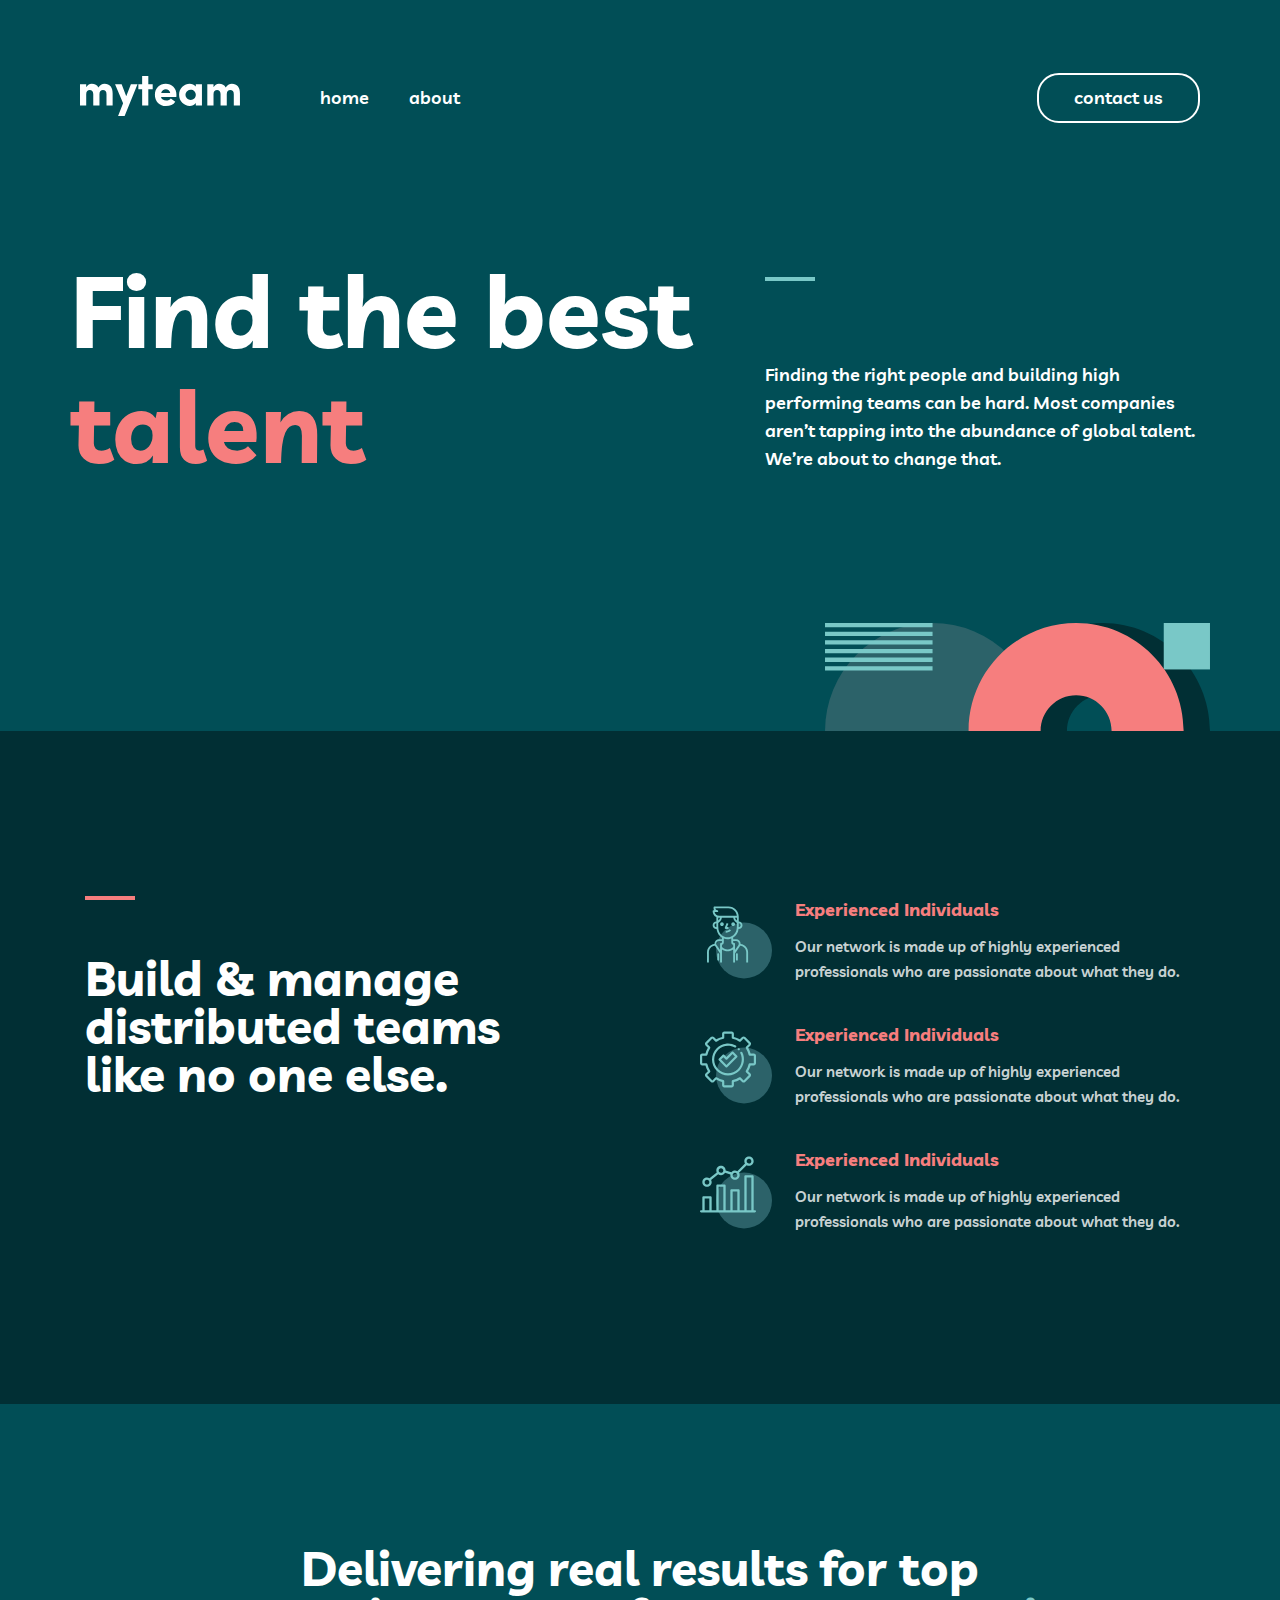
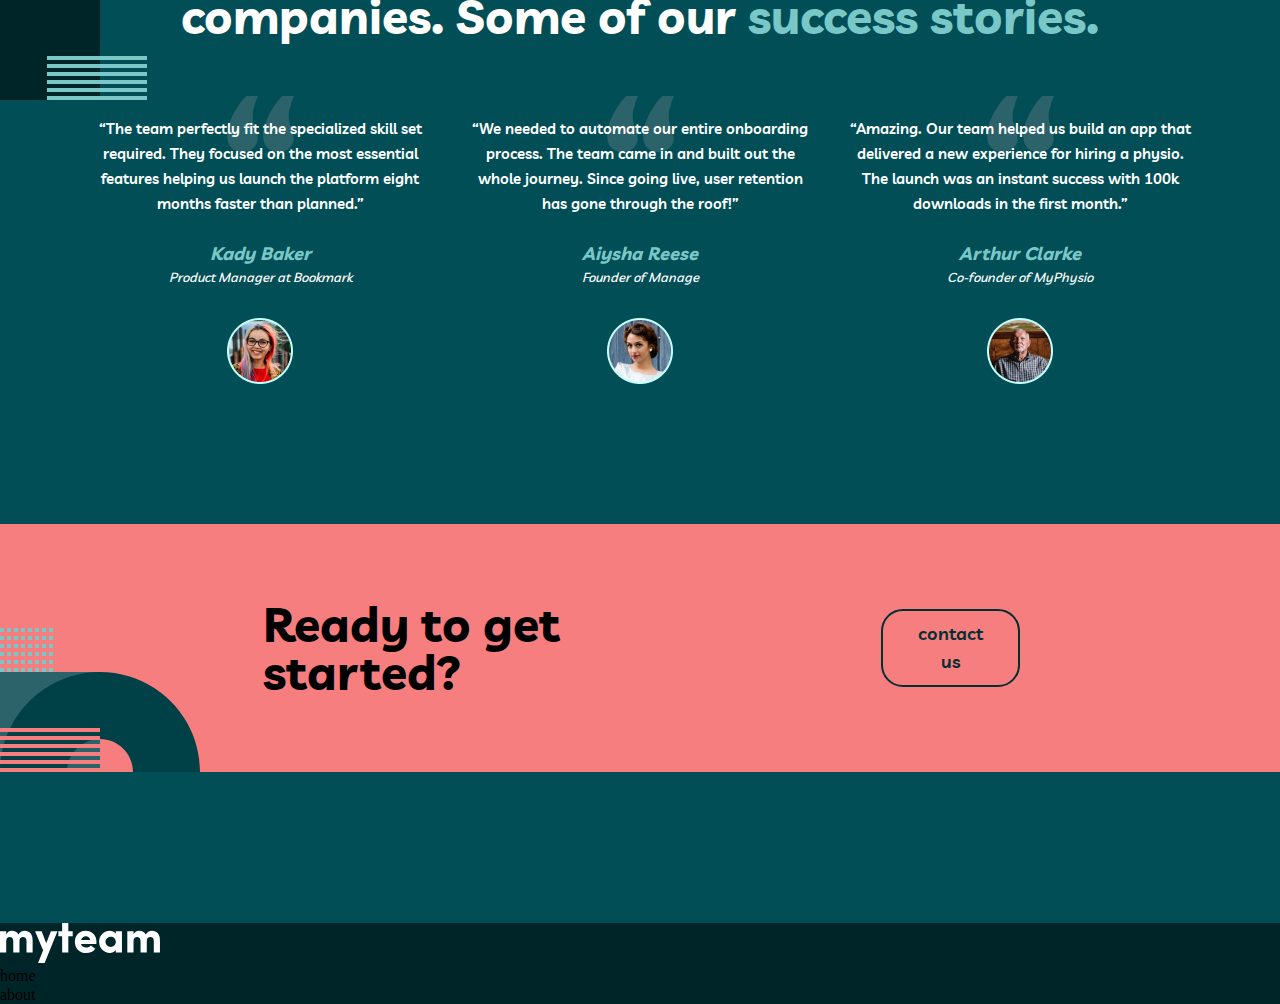
==== index.html @ 8e8988e5 "1" ====
<!DOCTYPE html>
<html lang="en">
  <head>
    <meta charset="UTF-8" />
    <meta name="viewport" content="width=device-width, initial-scale=1.0" />
    <title>3-oy-imtihon</title>
    <link rel="stylesheet" href="css/main.css" />
  </head>
  <body>
    <header class="header">
         <div class="container header-container">
        <div class="header-wrapper">
          <div class="logo">
            <a href="./index.html">
              <img src="./images/home-logo.svg" alt="" />
            </a>
          </div>
          <nav class="nav">
            <ul class="nav-list">
              <li class="nav-item">
                <a class="nav-link" href="./index.html">home</a>
              </li>
              <li class="nav-item">
                <a class="nav-link margin" href="./pages/about.html">about</a>
              </li>
            </ul>
          </nav>
          <a href="./pages/contact.html">
            <button class="header-btn">contact us</button>
          </a>
    </header>
    <main class="main-1">
      <div class="container">
        <div class="main-1-container">
          <div class="main-1-title">
            Find the best <span class="main-1-title-span">talent</span>
          </div>
          <div class="main-1-text">
             <hr class="mian-1-text_hr">
             <div class="main-1-text-p">
               Finding the right people and building high performing teams can be hard. Most companies aren’t tapping into the abundance of global talent. We’re about to change that.
             </div>
             <img src="./images/Group7.svg" alt="" class="group7">
          </div>
          </div>
        </div>
      <section class="hero-1">
        <div class="container "> 
        <div class="hero-1-wrapper-1">
          <div class="hero-1-hr-text">
                <hr class="hero-1-hr">
         <div class="hero-1-text">Build & manage distributed teams like no one else.</div>
          </div>
       <div class="hero-1-wrapper-2">
        <div class="home-hero-1-img1">
          <div class="h-img-div1">
              <img src="./images/group9.svg" alt="" >
          <div class="hero-1-text-wrapper">
             <p class="hero-1-text-1">Experienced Individuals<p>
                <p class="hero-1-text-2">
                  Our network is made up of highly experienced professionals who
                  are passionate about what they do.
                 <p>
          </div>
          </div>

        </div>
         <div class="home-hero-1-img2">
          <div class="h-img-div2">
             <img src="./images/group10.svg" alt="">
           <div class="hero-1-text-wrapper">
             <p class="hero-1-text-1">Experienced Individuals<p>
                <p class="hero-1-text-2">
                  Our network is made up of highly experienced professionals who
                  are passionate about what they do.
                 <p>
           </div>
          </div>
        </div>
        <div class="home-hero-1-img3">
           <div class="h-img-div3">
            <img src="./images/group11.svg" alt="">
            <div class="hero-1-text-wrapper">
                <p class="hero-1-text-1">Experienced Individuals<p>
                <p class="hero-1-text-2">
                  Our network is made up of highly experienced professionals who
                  are passionate about what they do.
                 <p>
            </div>
        </div>
        </div>
       </div>
      </div>   
    </div>
      </section>
      <section class="hero-2">    
        <div class="container">
           <img src="./images/hero-2-img1.svg" alt="" class="icon-2">
          <div class="hero-2-wrapper">
            <h2 class="hero-2-title">
              Delivering real results for top <br> companies. Some of our  <span class="hero-2-title-span">success stories.</span>
            </h2>
            <div class="hero-2-box-wrapper">
                    <div class="hero-2-box1">
                      <img src="./images/icon.svg" alt="" class="icon-img">
             <p class="hero-2box1-p1"> “The team perfectly fit the specialized skill set required. They focused on the most essential features helping us launch the platform eight months faster than planned.”</p>
             <p class="hero-2-box1-p2">
            <span class="kady-span"> Kady Baker</span> 
            <br>
           Product Manager at Bookmark
          </p>
                <img src="./images/kady.png" alt="" class="kady">    
            </div>
             <div class="hero-2-box2">
                      <img src="./images/icon.svg" alt="" class="icon-img">
             <p class="hero-2box1-p1">“We needed to automate our entire onboarding process. The team came in and built out the whole journey. Since going live, user retention has gone through the roof!”</p>
             <p class="hero-2-box1-p2">
            <span class="kady-span"> Aiysha Reese</span> 
            <br>
           Founder of Manage
          </p>
          <img src="./images/aisha.png" alt="">
            </div>
             <div class="hero-2-box3">
                      <img src="./images/icon.svg" alt="" class="icon-img">
             <p class="hero-2box1-p1">“Amazing. Our team helped us build an app that delivered a new experience for hiring a physio. The launch was an instant success with 100k downloads in the first month.”</p>
             <p class="hero-2-box1-p2">
            <span class="kady-span"> Arthur Clarke</span> 
            <br>
           Co-founder of MyPhysio
                </p>
                <img src="./images/arthur.png" alt="">
            </div>
            </div>
          </div>
          <img src="./images/hero-2-img2.svg" alt="" class="icon-3">
        </div>
      </section>
      <section class="hero-3">
        <div class="container">
           <img src="./images/hero-3-img.svg" alt="" class="hero-3-img">
          <div class="hero-3-wrapper">
            <h2 class="hero-3-h2">Ready to get started?<h2>
             <a href="./pages/contact.html">
            <button class="hero-3-btn">contact us</button>
          </a>
          </div>
        </div>
      </section>
    </main>
    <footer class="footer">
      <div class="container footer-container">
        <div class="footer-logo">
           <a href="#">
          <img src="./images/home-logo.svg" alt="">
        </a>
          <nav class="footer-nav">
            <ul class="footer-nav-list">
              <li class="footer-nav-item">
                <a class="footer-nav-link" href="./index.html">home</a>
              </li>
              <li class="footer-nav-item">
                <a class="footer-nav-link " href="./pages/about.html">about</a>
              </li>
            </ul>
          </nav>
        </div>     
      </div>
    </footer>
  </body>
</html>
---- css/main.css ----
/*
* Prefixed by https://autoprefixer.github.io
* PostCSS: v8.4.14,
* Autoprefixer: v10.4.7
* Browsers: last 4 version
*/
/*! normalize.css v8.0.1 | MIT License | github.com/necolas/normalize.css */
/* Document
   ========================================================================== */
/**
 * 1. Correct the line height in all browsers.
 * 2. Prevent adjustments of font size after orientation changes in iOS.
 */
html {
  line-height: 1.15; /* 1 */
  -webkit-text-size-adjust: 100%; /* 2 */
}

/* Sections
   ========================================================================== */
/**
 * Remove the margin in all browsers.
 */
body {
  margin: 0;
}

/**
 * Render the `main` element consistently in IE.
 */
main {
  display: block;
}

/**
 * Correct the font size and margin on `h1` elements within `section` and
 * `article` contexts in Chrome, Firefox, and Safari.
 */
h1 {
  font-size: 2em;
  margin: 0.67em 0;
}

/* Grouping content
   ========================================================================== */
/**
 * 1. Add the correct box sizing in Firefox.
 * 2. Show the overflow in Edge and IE.
 */
hr {
  box-sizing: content-box; /* 1 */
  height: 0; /* 1 */
  overflow: visible; /* 2 */
}

/**
 * 1. Correct the inheritance and scaling of font size in all browsers.
 * 2. Correct the odd `em` font sizing in all browsers.
 */
pre {
  font-family: monospace, monospace; /* 1 */
  font-size: 1em; /* 2 */
}

/* Text-level semantics
   ========================================================================== */
/**
 * Remove the gray background on active links in IE 10.
 */
a {
  background-color: transparent;
}

/**
 * 1. Remove the bottom border in Chrome 57-
 * 2. Add the correct text decoration in Chrome, Edge, IE, Opera, and Safari.
 */
abbr[title] {
  border-bottom: none; /* 1 */
  text-decoration: underline; /* 2 */
  -webkit-text-decoration: underline dotted;
  text-decoration: underline dotted; /* 2 */
}

/**
 * Add the correct font weight in Chrome, Edge, and Safari.
 */
b,
strong {
  font-weight: bolder;
}

/**
 * 1. Correct the inheritance and scaling of font size in all browsers.
 * 2. Correct the odd `em` font sizing in all browsers.
 */
code,
kbd,
samp {
  font-family: monospace, monospace; /* 1 */
  font-size: 1em; /* 2 */
}

/**
 * Add the correct font size in all browsers.
 */
small {
  font-size: 80%;
}

/**
 * Prevent `sub` and `sup` elements from affecting the line height in
 * all browsers.
 */
sub,
sup {
  font-size: 75%;
  line-height: 0;
  position: relative;
  vertical-align: baseline;
}

sub {
  bottom: -0.25em;
}

sup {
  top: -0.5em;
}

/* Embedded content
   ========================================================================== */
/**
 * Remove the border on images inside links in IE 10.
 */
img {
  border-style: none;
}

/* Forms
   ========================================================================== */
/**
 * 1. Change the font styles in all browsers.
 * 2. Remove the margin in Firefox and Safari.
 */
button,
input,
optgroup,
select,
textarea {
  font-family: inherit; /* 1 */
  font-size: 100%; /* 1 */
  line-height: 1.15; /* 1 */
  margin: 0; /* 2 */
}

/**
 * Show the overflow in IE.
 * 1. Show the overflow in Edge.
 */
button,
input {
  /* 1 */
  overflow: visible;
}

/**
 * Remove the inheritance of text transform in Edge, Firefox, and IE.
 * 1. Remove the inheritance of text transform in Firefox.
 */
button,
select {
  /* 1 */
  text-transform: none;
}

/**
 * Correct the inability to style clickable types in iOS and Safari.
 */
button,
[type=button],
[type=reset],
[type=submit] {
  -webkit-appearance: button;
}

/**
 * Remove the inner border and padding in Firefox.
 */
button::-moz-focus-inner,
[type=button]::-moz-focus-inner,
[type=reset]::-moz-focus-inner,
[type=submit]::-moz-focus-inner {
  border-style: none;
  padding: 0;
}

/**
 * Restore the focus styles unset by the previous rule.
 */
button:-moz-focusring,
[type=button]:-moz-focusring,
[type=reset]:-moz-focusring,
[type=submit]:-moz-focusring {
  outline: 1px dotted ButtonText;
}

/**
 * Correct the padding in Firefox.
 */
fieldset {
  padding: 0.35em 0.75em 0.625em;
}

/**
 * 1. Correct the text wrapping in Edge and IE.
 * 2. Correct the color inheritance from `fieldset` elements in IE.
 * 3. Remove the padding so developers are not caught out when they zero out
 *    `fieldset` elements in all browsers.
 */
legend {
  box-sizing: border-box; /* 1 */
  color: inherit; /* 2 */
  display: table; /* 1 */
  max-width: 100%; /* 1 */
  padding: 0; /* 3 */
  white-space: normal; /* 1 */
}

/**
 * Add the correct vertical alignment in Chrome, Firefox, and Opera.
 */
progress {
  vertical-align: baseline;
}

/**
 * Remove the default vertical scrollbar in IE 10+.
 */
textarea {
  overflow: auto;
}

/**
 * 1. Add the correct box sizing in IE 10.
 * 2. Remove the padding in IE 10.
 */
[type=checkbox],
[type=radio] {
  box-sizing: border-box; /* 1 */
  padding: 0; /* 2 */
}

/**
 * Correct the cursor style of increment and decrement buttons in Chrome.
 */
[type=number]::-webkit-inner-spin-button,
[type=number]::-webkit-outer-spin-button {
  height: auto;
}

/**
 * 1. Correct the odd appearance in Chrome and Safari.
 * 2. Correct the outline style in Safari.
 */
[type=search] {
  -webkit-appearance: textfield; /* 1 */
  outline-offset: -2px; /* 2 */
}

/**
 * Remove the inner padding in Chrome and Safari on macOS.
 */
[type=search]::-webkit-search-decoration {
  -webkit-appearance: none;
}

/**
 * 1. Correct the inability to style clickable types in iOS and Safari.
 * 2. Change font properties to `inherit` in Safari.
 */
::-webkit-file-upload-button {
  -webkit-appearance: button; /* 1 */
  font: inherit; /* 2 */
}

/* Interactive
   ========================================================================== */
/*
 * Add the correct display in Edge, IE 10+, and Firefox.
 */
details {
  display: block;
}

/*
 * Add the correct display in all browsers.
 */
summary {
  display: list-item;
}

/* Misc
   ========================================================================== */
/**
 * Add the correct display in IE 10+.
 */
template {
  display: none;
}

/**
 * Add the correct display in IE 10.
 */
[hidden] {
  display: none;
}

* {
  margin: 0;
  padding: 0;
  box-sizing: border-box;
}

html {
  height: 100%;
  scroll-behavior: smooth;
}

body {
  display: flex;
  flex-direction: column;
  height: 100%;
  background-color: #014e56;
}

main {
  height: 100%;
  flex-grow: 1;
}

ul,
ol {
  list-style: none;
}

a {
  text-decoration: none;
  color: inherit;
}

.container {
  width: 100%;
  max-width: 1770px;
  margin: 0 auto;
}

/* livvic-100 - latin */
@font-face {
  font-display: swap; /* Check https://developer.mozilla.org/en-US/docs/Web/CSS/@font-face/font-display for other options. */
  font-family: "Livvic";
  font-style: normal;
  font-weight: 100;
  src: url("../fonts/livvic-v14-latin-100.woff2") format("woff2"); /* Chrome 36+, Opera 23+, Firefox 39+, Safari 12+, iOS 10+ */
}
/* livvic-200 - latin */
@font-face {
  font-display: swap; /* Check https://developer.mozilla.org/en-US/docs/Web/CSS/@font-face/font-display for other options. */
  font-family: "Livvic";
  font-style: normal;
  font-weight: 200;
  src: url("../fonts/livvic-v14-latin-200.woff2") format("woff2"); /* Chrome 36+, Opera 23+, Firefox 39+, Safari 12+, iOS 10+ */
}
/* livvic-300 - latin */
@font-face {
  font-display: swap; /* Check https://developer.mozilla.org/en-US/docs/Web/CSS/@font-face/font-display for other options. */
  font-family: "Livvic";
  font-style: normal;
  font-weight: 300;
  src: url("../fonts/livvic-v14-latin-300.woff2") format("woff2"); /* Chrome 36+, Opera 23+, Firefox 39+, Safari 12+, iOS 10+ */
}
/* livvic-regular - latin */
@font-face {
  font-display: swap; /* Check https://developer.mozilla.org/en-US/docs/Web/CSS/@font-face/font-display for other options. */
  font-family: "Livvic";
  font-style: normal;
  font-weight: 400;
  src: url("../fonts/livvic-v14-latin-regular.woff2") format("woff2"); /* Chrome 36+, Opera 23+, Firefox 39+, Safari 12+, iOS 10+ */
}
/* livvic-500 - latin */
@font-face {
  font-display: swap; /* Check https://developer.mozilla.org/en-US/docs/Web/CSS/@font-face/font-display for other options. */
  font-family: "Livvic";
  font-style: normal;
  font-weight: 500;
  src: url("../fonts/livvic-v14-latin-500.woff2") format("woff2"); /* Chrome 36+, Opera 23+, Firefox 39+, Safari 12+, iOS 10+ */
}
/* livvic-600 - latin */
@font-face {
  font-display: swap; /* Check https://developer.mozilla.org/en-US/docs/Web/CSS/@font-face/font-display for other options. */
  font-family: "Livvic";
  font-style: normal;
  font-weight: 600;
  src: url("../fonts/livvic-v14-latin-600.woff2") format("woff2"); /* Chrome 36+, Opera 23+, Firefox 39+, Safari 12+, iOS 10+ */
}
/* livvic-700 - latin */
@font-face {
  font-display: swap; /* Check https://developer.mozilla.org/en-US/docs/Web/CSS/@font-face/font-display for other options. */
  font-family: "Livvic";
  font-style: normal;
  font-weight: 700;
  src: url("../fonts/livvic-v14-latin-700.woff2") format("woff2"); /* Chrome 36+, Opera 23+, Firefox 39+, Safari 12+, iOS 10+ */
}
/* livvic-900 - latin */
@font-face {
  font-display: swap; /* Check https://developer.mozilla.org/en-US/docs/Web/CSS/@font-face/font-display for other options. */
  font-family: "Livvic";
  font-style: normal;
  font-weight: 900;
  src: url("../fonts/livvic-v14-latin-900.woff2") format("woff2"); /* Chrome 36+, Opera 23+, Firefox 39+, Safari 12+, iOS 10+ */
}
.header-container {
  position: relative;
  display: flex;
  align-items: center;
  padding-top: 73px;
  margin-bottom: 130px;
}

.header-wrapper {
  display: flex;
  align-items: center;
  justify-content: center;
  margin: 0 auto;
}

.logo {
  margin-right: 80px;
}

.nav-list {
  display: flex;
  gap: 40px;
}

.nav-link {
  font-family: "Livvic";
  font-size: 18px;
  font-weight: 600;
  line-height: 28px;
  color: #fff;
}

.header-btn {
  font-family: "Livvic";
  font-size: 18px;
  font-weight: 600;
  line-height: 28px;
  color: #fff;
  border: 2px solid #fff;
  padding-top: 9px;
  padding-bottom: 9px;
  padding-inline: 35px;
  background-color: transparent;
  border-radius: 22px;
}

.margin {
  margin-right: 577px;
}

footer {
  margin-top: 1370px;
  background-color: #002529;
}

.main-1-container {
  width: 100%;
  max-width: 1600px;
  display: flex;
  justify-content: center;
  margin: 0 auto;
  gap: 60px;
}

.main-1-img {
  margin-right: 65px;
}

.hero-1 {
  background-color: #012f34;
}

.main-1-title {
  width: 100%;
  max-width: 635px;
  font-family: "Livvic";
  font-size: 100px;
  font-weight: 700;
  color: #fff;
}

.main-1-text {
  display: flex;
  flex-direction: column;
}

.main-1-text-p {
  width: 445px;
  font-family: "Livvic";
  font-size: 18px;
  font-weight: 600;
  line-height: 28px;
  color: #fff;
  margin-bottom: 150px;
}

.main-1-title-span {
  color: #f67e7e;
}

.mian-1-text_hr {
  margin-top: 24px;
  margin-bottom: 80px;
  width: 50px;
  height: 4px;
  background-color: #79c8c7;
  border: 0;
}

.group7 {
  margin-left: 60px;
}

.hero-1-wrapper-1 {
  display: flex;
  justify-content: center;
  margin: 0 auto;
  width: 100%;
  max-width: 1110px;
  gap: 125px;
  padding: 165px 0;
  margin-bottom: 140px;
}

.hero-1-wrapper-2 {
  display: flex;
  flex-direction: column;
  gap: 32px;
}

.h-img-div1 {
  display: flex;
  gap: 23px;
}

.h-img-div2 {
  display: flex;
  gap: 23px;
}

.h-img-div3 {
  display: flex;
  gap: 23px;
}

.hero-1-text-wrapper {
  display: flex;
  flex-direction: column;
  gap: 5px;
}

.hero-1-hr-text {
  display: flex;
  flex-direction: column;
  gap: 54px;
}

.hero-1-hr {
  width: 50px;
  height: 4px;
  background-color: #f67e7e;
  border: 0;
}

.hero-1-text {
  font-family: "Livvic";
  font-size: 48px;
  font-weight: 700;
  line-height: 48px;
  color: #fff;
}

.hero-1-text-1 {
  font-family: "Livvic";
  font-size: 18px;
  font-weight: 700;
  line-height: 28px;
  color: #f67e7e;
}

.hero-1-text-2 {
  width: 400px;
  font-family: "Livvic";
  font-size: 15px;
  font-weight: 600;
  line-height: 25px;
  color: rgba(255, 255, 255, 0.8);
}

.home-hero-1-img1 {
  display: flex;
}

.home-hero-1-img2 {
  display: flex;
}

.home-hero-1-img3 {
  display: flex;
}

.hero-2-wrapper {
  position: relative;
  display: flex;
  flex-direction: column;
  margin: 0 auto;
  gap: 56px;
}

.hero-2-box-wrapper {
  display: flex;
  align-items: center;
  justify-content: center;
  gap: 30px;
  margin-bottom: 140px;
}

.hero-2-title {
  font-family: "Livvic";
  font-size: 48px;
  font-weight: 700;
  line-height: 48px;
  text-align: center;
  color: #fff;
}

.hero-2-title-span {
  color: #79c8c7;
}

.hero-2-box1 {
  display: flex;
  flex-direction: column;
  align-items: center;
  top: -56px;
}

.hero-2-box2 {
  display: flex;
  flex-direction: column;
  align-items: center;
}

.hero-2-box3 {
  display: flex;
  flex-direction: column;
  align-items: center;
  top: 56px;
}

.hero-2box1-p1 {
  width: 350px;
  font-family: "Livvic";
  font-size: 15px;
  font-weight: 600;
  line-height: 25px;
  text-align: center;
  color: #fff;
  margin-bottom: 24px;
  margin-top: -36px;
}

.hero-2-box1-p2 {
  width: 350px;
  font-family: "Livvic";
  font-size: 13px;
  font-style: italic;
  font-weight: 500;
  line-height: 18px;
  letter-spacing: 0px;
  text-align: center;
  color: #fff;
  margin-bottom: 32px;
}

.kady-span {
  font-family: "Livvic";
  font-size: 18px;
  font-weight: 700;
  line-height: 28px;
  letter-spacing: 0px;
  text-align: center;
  color: #79c8c7;
}

.kady {
  display: flex;
}

.icon-img {
  width: 67px;
  height: 56px;
}

.icon-2 {
  position: absolute;
  top: 1600px;
}

.icon-3 {
  position: absolute;
  right: 0;
  top: 2222px;
}

.hero-3 {
  position: relative;
  background-color: #f67e7e;
}

.hero-3-btn {
  font-family: "Livvic";
  font-size: 18px;
  font-weight: 600;
  line-height: 28px;
  color: #012f34;
  border: 2px solid #012f34;
  padding-top: 9px;
  padding-bottom: 9px;
  padding-inline: 35px;
  background-color: transparent;
  border-radius: 22px;
}

.hero-3-wrapper {
  display: flex;
  align-items: center;
  justify-content: center;
  gap: 200px;
  padding-top: 76px;
  padding-bottom: 76px;
  padding-left: 263px;
  padding-right: 260px;
}

.hero-3-h2 {
  font-family: "Livvic";
  font-size: 48px;
  font-weight: 700;
  line-height: 48px;
}

.hero-3-img {
  position: absolute;
  bottom: 0;
}/*# sourceMappingURL=main.css.map */
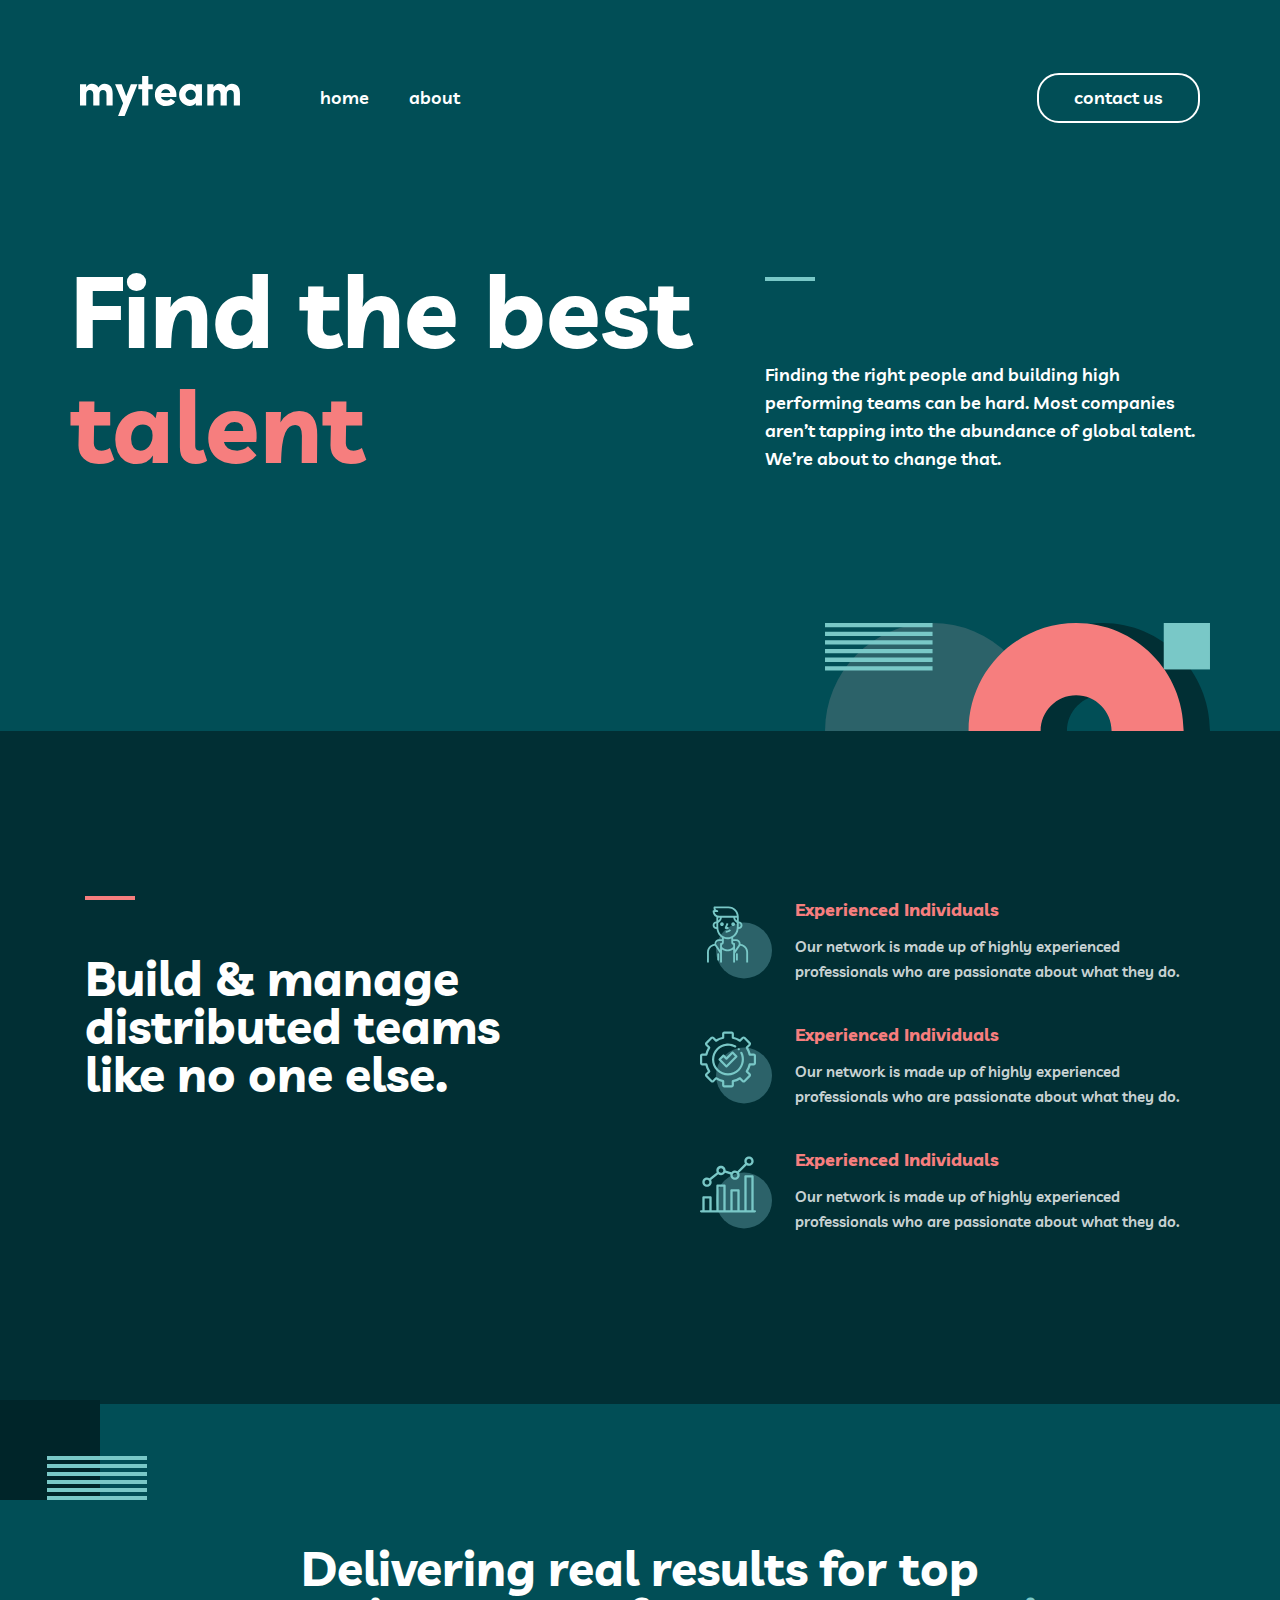
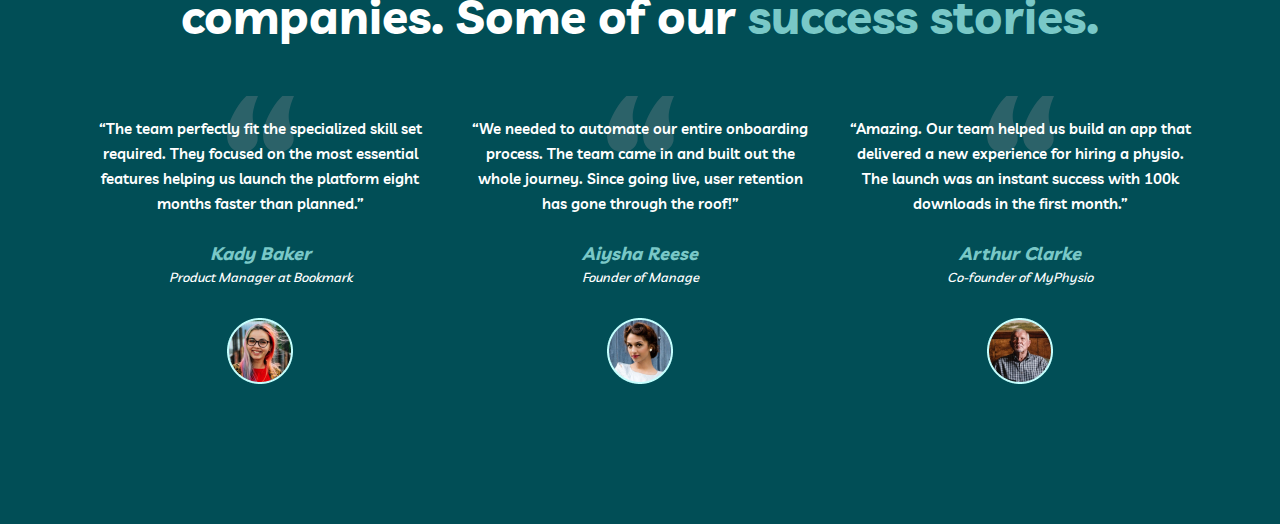
==== commit 88a685ad: "2" ====
--- a/index.html
+++ b/index.html
@@ -137,9 +137,9 @@
           <img src="./images/hero-2-img2.svg" alt="" class="icon-3">
         </div>
       </section>
-      <section class="hero-3">
+      <!-- <section class="hero-3">
         <div class="container">
-           <img src="./images/hero-3-img.svg" alt="" class="hero-3-img">
+           <img src="./images/hero-3-img3.svg" alt="" class="hero-3-img">
           <div class="hero-3-wrapper">
             <h2 class="hero-3-h2">Ready to get started?<h2>
              <a href="./pages/contact.html">
@@ -147,9 +147,9 @@
           </a>
           </div>
         </div>
-      </section>
+      </section> -->
     </main>
-    <footer class="footer">
+    <!-- <footer class="footer">
       <div class="container footer-container">
         <div class="footer-logo">
            <a href="#">
@@ -167,6 +167,6 @@
           </nav>
         </div>     
       </div>
-    </footer>
+    </footer> -->
   </body>
 </html>
--- a/css/main.css
+++ b/css/main.css
@@ -715,12 +715,12 @@
 
 .icon-2 {
   position: absolute;
-  top: 1600px;
+  top: 1400px;
 }
 
 .icon-3 {
   position: absolute;
-  right: 0;
+  right: 2100px;
   top: 2222px;
 }
 
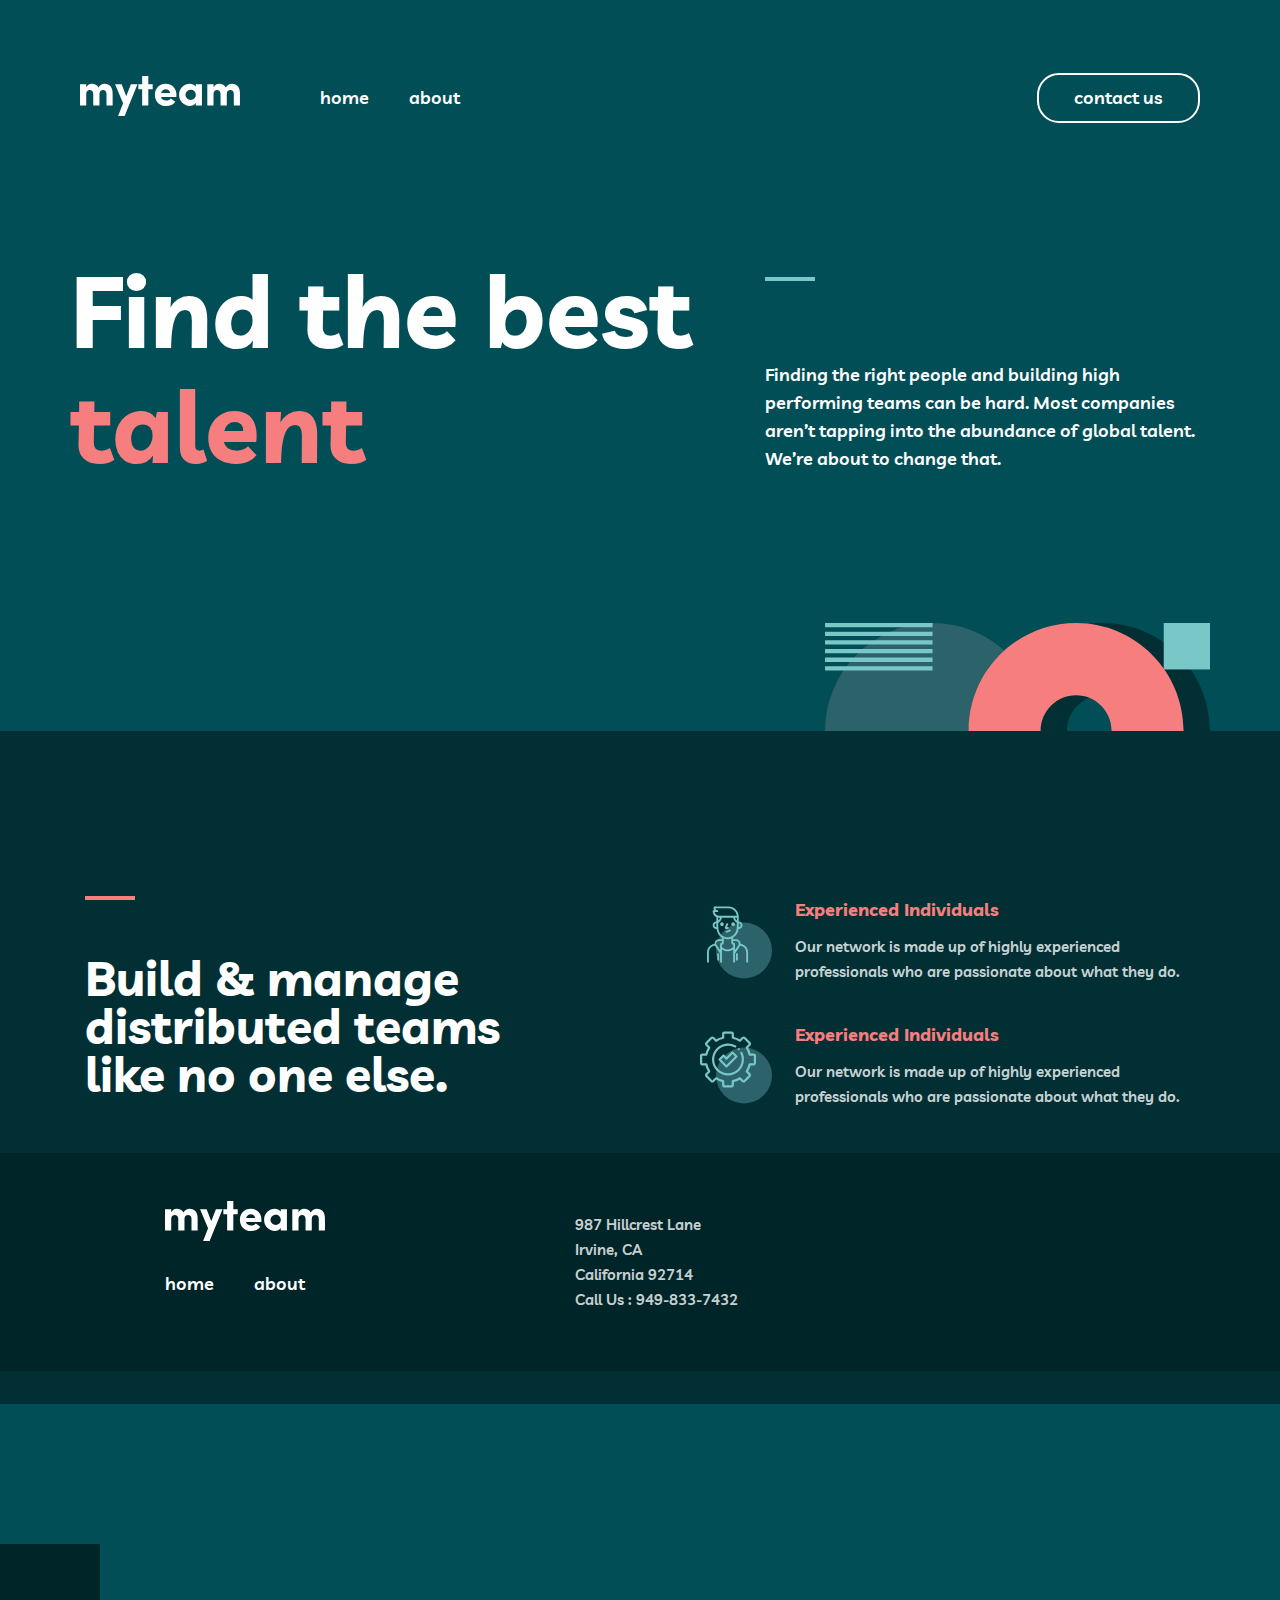
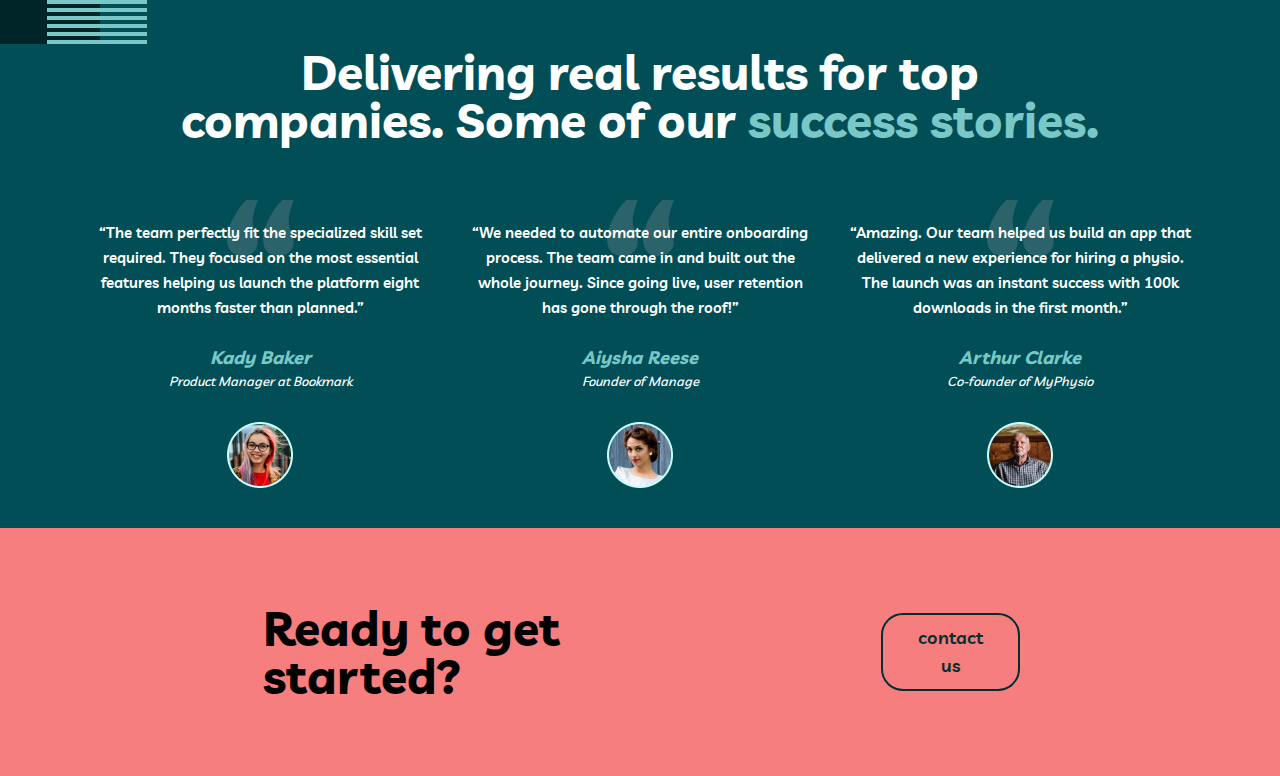
==== commit b1069fbf: "2" ====
--- a/index.html
+++ b/index.html
@@ -134,12 +134,10 @@
             </div>
             </div>
           </div>
-          <img src="./images/hero-2-img2.svg" alt="" class="icon-3">
         </div>
       </section>
-      <!-- <section class="hero-3">
+      <section class="hero-3">
         <div class="container">
-           <img src="./images/hero-3-img3.svg" alt="" class="hero-3-img">
           <div class="hero-3-wrapper">
             <h2 class="hero-3-h2">Ready to get started?<h2>
              <a href="./pages/contact.html">
@@ -147,13 +145,13 @@
           </a>
           </div>
         </div>
-      </section> -->
+      </section>
     </main>
-    <!-- <footer class="footer">
+    <footer class="footer">
       <div class="container footer-container">
         <div class="footer-logo">
            <a href="#">
-          <img src="./images/home-logo.svg" alt="">
+          <img src="./images/home-logo.svg" alt="" class="footer-logo">
         </a>
           <nav class="footer-nav">
             <ul class="footer-nav-list">
@@ -165,8 +163,14 @@
               </li>
             </ul>
           </nav>
-        </div>     
+        </div>  
+        <div class="footer-royhat">
+          <p class="footer-text">987  Hillcrest Lane</p>
+          <p class="footer-text">Irvine, CA</p>
+         <p class="footer-text"> California 92714</p>
+          <p class="footer-text">Call Us : 949-833-7432</p>
+        </div>   
       </div>
-    </footer> -->
+    </footer>
   </body>
 </html>
--- a/css/main.css
+++ b/css/main.css
@@ -1,26 +1,8 @@
-/*
-* Prefixed by https://autoprefixer.github.io
-* PostCSS: v8.4.14,
-* Autoprefixer: v10.4.7
-* Browsers: last 4 version
-*/
-/*! normalize.css v8.0.1 | MIT License | github.com/necolas/normalize.css */
-/* Document
-   ========================================================================== */
-/**
- * 1. Correct the line height in all browsers.
- * 2. Prevent adjustments of font size after orientation changes in iOS.
- */
 html {
   line-height: 1.15; /* 1 */
   -webkit-text-size-adjust: 100%; /* 2 */
 }
 
-/* Sections
-   ========================================================================== */
-/**
- * Remove the margin in all browsers.
- */
 body {
   margin: 0;
 }
@@ -116,7 +98,6 @@
 sup {
   font-size: 75%;
   line-height: 0;
-  position: relative;
   vertical-align: baseline;
 }
 
@@ -178,9 +159,9 @@
  * Correct the inability to style clickable types in iOS and Safari.
  */
 button,
-[type=button],
-[type=reset],
-[type=submit] {
+[type="button"],
+[type="reset"],
+[type="submit"] {
   -webkit-appearance: button;
 }
 
@@ -188,9 +169,9 @@
  * Remove the inner border and padding in Firefox.
  */
 button::-moz-focus-inner,
-[type=button]::-moz-focus-inner,
-[type=reset]::-moz-focus-inner,
-[type=submit]::-moz-focus-inner {
+[type="button"]::-moz-focus-inner,
+[type="reset"]::-moz-focus-inner,
+[type="submit"]::-moz-focus-inner {
   border-style: none;
   padding: 0;
 }
@@ -199,9 +180,9 @@
  * Restore the focus styles unset by the previous rule.
  */
 button:-moz-focusring,
-[type=button]:-moz-focusring,
-[type=reset]:-moz-focusring,
-[type=submit]:-moz-focusring {
+[type="button"]:-moz-focusring,
+[type="reset"]:-moz-focusring,
+[type="submit"]:-moz-focusring {
   outline: 1px dotted ButtonText;
 }
 
@@ -245,8 +226,8 @@
  * 1. Add the correct box sizing in IE 10.
  * 2. Remove the padding in IE 10.
  */
-[type=checkbox],
-[type=radio] {
+[type="checkbox"],
+[type="radio"] {
   box-sizing: border-box; /* 1 */
   padding: 0; /* 2 */
 }
@@ -254,8 +235,8 @@
 /**
  * Correct the cursor style of increment and decrement buttons in Chrome.
  */
-[type=number]::-webkit-inner-spin-button,
-[type=number]::-webkit-outer-spin-button {
+[type="number"]::-webkit-inner-spin-button,
+[type="number"]::-webkit-outer-spin-button {
   height: auto;
 }
 
@@ -263,7 +244,7 @@
  * 1. Correct the odd appearance in Chrome and Safari.
  * 2. Correct the outline style in Safari.
  */
-[type=search] {
+[type="search"] {
   -webkit-appearance: textfield; /* 1 */
   outline-offset: -2px; /* 2 */
 }
@@ -271,7 +252,7 @@
 /**
  * Remove the inner padding in Chrome and Safari on macOS.
  */
-[type=search]::-webkit-search-decoration {
+[type="search"]::-webkit-search-decoration {
   -webkit-appearance: none;
 }
 
@@ -420,7 +401,6 @@
   src: url("../fonts/livvic-v14-latin-900.woff2") format("woff2"); /* Chrome 36+, Opera 23+, Firefox 39+, Safari 12+, iOS 10+ */
 }
 .header-container {
-  position: relative;
   display: flex;
   align-items: center;
   padding-top: 73px;
@@ -470,8 +450,37 @@
 }
 
 footer {
-  margin-top: 1370px;
+  margin-bottom: 2000px;
   background-color: #002529;
+}
+
+.footer-container {
+  display: flex;
+  align-items: center;
+  padding: 48px 165px;
+}
+
+.footer-logo {
+  margin-bottom: 25px;
+  margin-right: 125px;
+}
+
+.footer-royhat {
+  font-family: "Livvic";
+  font-size: 15px;
+  font-weight: 600;
+  line-height: 25px;
+  color: rgba(255, 255, 255, 0.8);
+}
+
+.footer-nav-list {
+  display: flex;
+  gap: 40px;
+  font-family: "Livvic";
+  font-size: 18px;
+  font-weight: 600;
+  line-height: 28px;
+  color: #fff;
 }
 
 .main-1-container {
@@ -621,7 +630,6 @@
 }
 
 .hero-2-wrapper {
-  position: relative;
   display: flex;
   flex-direction: column;
   margin: 0 auto;
@@ -633,7 +641,7 @@
   align-items: center;
   justify-content: center;
   gap: 30px;
-  margin-bottom: 140px;
+  margin-bottom: 40px;
 }
 
 .hero-2-title {
@@ -713,19 +721,7 @@
   height: 56px;
 }
 
-.icon-2 {
-  position: absolute;
-  top: 1400px;
-}
-
-.icon-3 {
-  position: absolute;
-  right: 2100px;
-  top: 2222px;
-}
-
 .hero-3 {
-  position: relative;
   background-color: #f67e7e;
 }
 
@@ -762,6 +758,5 @@
 }
 
 .hero-3-img {
-  position: absolute;
   bottom: 0;
-}/*# sourceMappingURL=main.css.map */+}
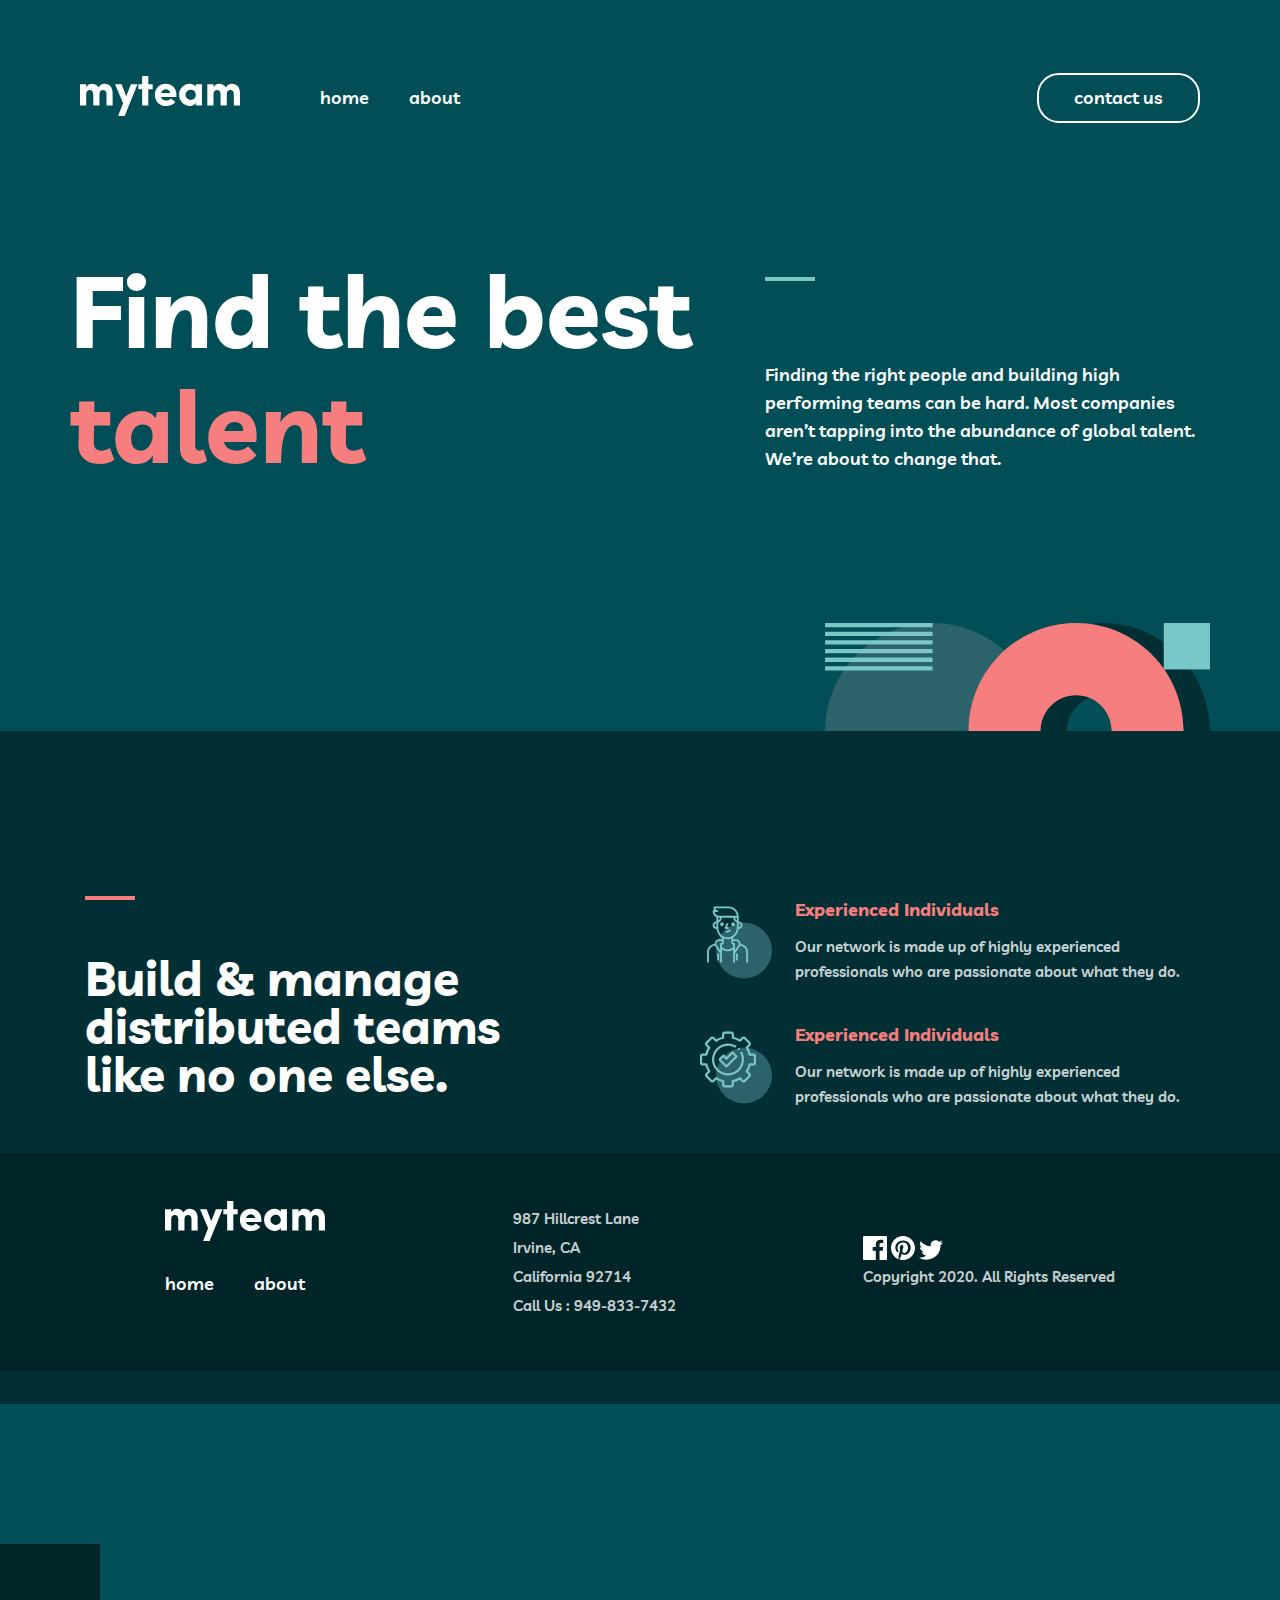
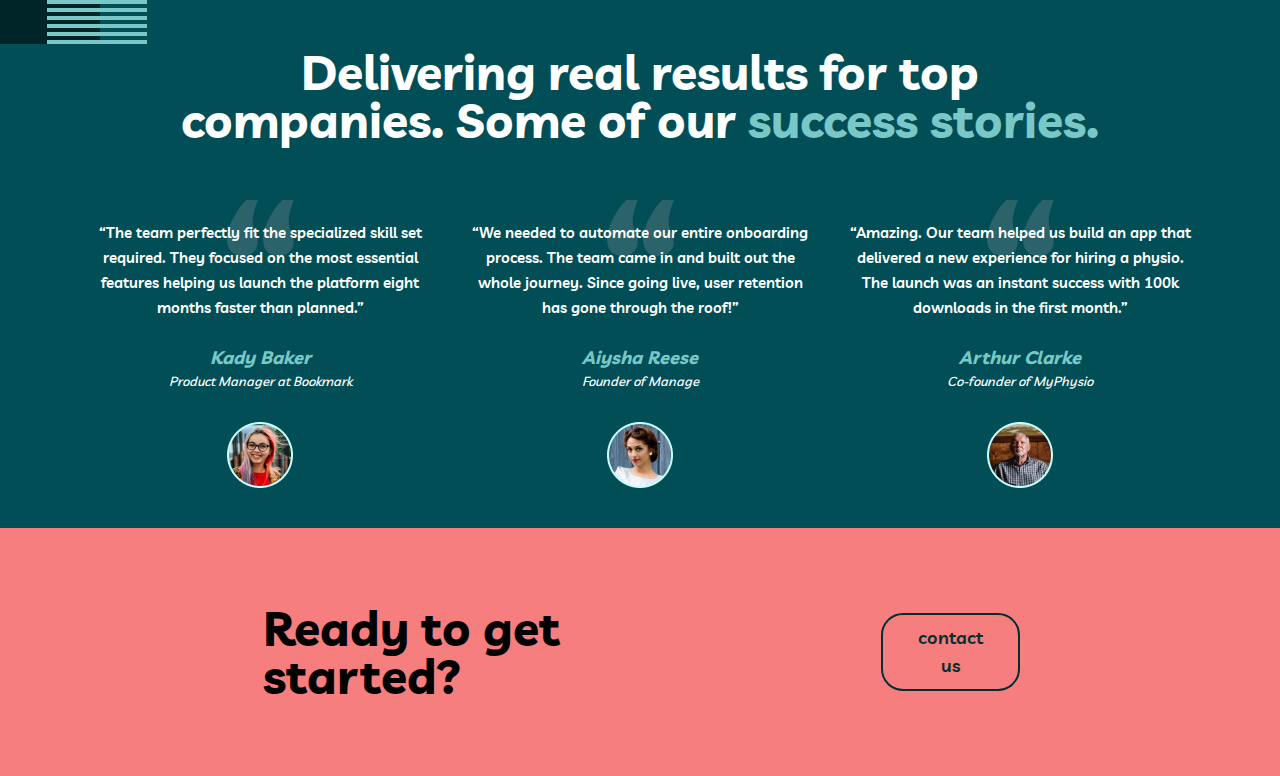
==== commit 71006111: "8" ====
--- a/index.html
+++ b/index.html
@@ -148,8 +148,9 @@
       </section>
     </main>
     <footer class="footer">
-      <div class="container footer-container">
-        <div class="footer-logo">
+      <div class="container">
+        <div class="footer-container">
+           <div class="footer-logo">
            <a href="#">
           <img src="./images/home-logo.svg" alt="" class="footer-logo">
         </a>
@@ -170,6 +171,19 @@
          <p class="footer-text"> California 92714</p>
           <p class="footer-text">Call Us : 949-833-7432</p>
         </div>   
+        <div class="footer-div-link">
+            <div class="footer-link-icon">
+              <img src="./images/icon-facebook.svg" alt="">
+              <img src="./images/icon-pinterest.svg" alt="">
+              <img src="./images/icon-twitter.svg" alt="">
+            </div>
+            <div class="footer-link_text">
+            <p class="footer-p-text">
+              Copyright 2020. All Rights Reserved
+            </p>  
+            </div>
+        </div>
+        </div>
       </div>
     </footer>
   </body>
--- a/css/main.css
+++ b/css/main.css
@@ -1,8 +1,26 @@
+/*
+* Prefixed by https://autoprefixer.github.io
+* PostCSS: v8.4.14,
+* Autoprefixer: v10.4.7
+* Browsers: last 4 version
+*/
+/*! normalize.css v8.0.1 | MIT License | github.com/necolas/normalize.css */
+/* Document
+   ========================================================================== */
+/**
+ * 1. Correct the line height in all browsers.
+ * 2. Prevent adjustments of font size after orientation changes in iOS.
+ */
 html {
   line-height: 1.15; /* 1 */
   -webkit-text-size-adjust: 100%; /* 2 */
 }
 
+/* Sections
+   ========================================================================== */
+/**
+ * Remove the margin in all browsers.
+ */
 body {
   margin: 0;
 }
@@ -98,6 +116,7 @@
 sup {
   font-size: 75%;
   line-height: 0;
+  position: relative;
   vertical-align: baseline;
 }
 
@@ -159,9 +178,9 @@
  * Correct the inability to style clickable types in iOS and Safari.
  */
 button,
-[type="button"],
-[type="reset"],
-[type="submit"] {
+[type=button],
+[type=reset],
+[type=submit] {
   -webkit-appearance: button;
 }
 
@@ -169,9 +188,9 @@
  * Remove the inner border and padding in Firefox.
  */
 button::-moz-focus-inner,
-[type="button"]::-moz-focus-inner,
-[type="reset"]::-moz-focus-inner,
-[type="submit"]::-moz-focus-inner {
+[type=button]::-moz-focus-inner,
+[type=reset]::-moz-focus-inner,
+[type=submit]::-moz-focus-inner {
   border-style: none;
   padding: 0;
 }
@@ -180,9 +199,9 @@
  * Restore the focus styles unset by the previous rule.
  */
 button:-moz-focusring,
-[type="button"]:-moz-focusring,
-[type="reset"]:-moz-focusring,
-[type="submit"]:-moz-focusring {
+[type=button]:-moz-focusring,
+[type=reset]:-moz-focusring,
+[type=submit]:-moz-focusring {
   outline: 1px dotted ButtonText;
 }
 
@@ -226,8 +245,8 @@
  * 1. Add the correct box sizing in IE 10.
  * 2. Remove the padding in IE 10.
  */
-[type="checkbox"],
-[type="radio"] {
+[type=checkbox],
+[type=radio] {
   box-sizing: border-box; /* 1 */
   padding: 0; /* 2 */
 }
@@ -235,8 +254,8 @@
 /**
  * Correct the cursor style of increment and decrement buttons in Chrome.
  */
-[type="number"]::-webkit-inner-spin-button,
-[type="number"]::-webkit-outer-spin-button {
+[type=number]::-webkit-inner-spin-button,
+[type=number]::-webkit-outer-spin-button {
   height: auto;
 }
 
@@ -244,7 +263,7 @@
  * 1. Correct the odd appearance in Chrome and Safari.
  * 2. Correct the outline style in Safari.
  */
-[type="search"] {
+[type=search] {
   -webkit-appearance: textfield; /* 1 */
   outline-offset: -2px; /* 2 */
 }
@@ -252,7 +271,7 @@
 /**
  * Remove the inner padding in Chrome and Safari on macOS.
  */
-[type="search"]::-webkit-search-decoration {
+[type=search]::-webkit-search-decoration {
   -webkit-appearance: none;
 }
 
@@ -450,22 +469,27 @@
 }
 
 footer {
-  margin-bottom: 2000px;
   background-color: #002529;
 }
 
 .footer-container {
+  width: 100%;
+  max-width: 1310px;
   display: flex;
   align-items: center;
+  justify-content: space-between;
+  margin: 0 auto;
   padding: 48px 165px;
 }
 
 .footer-logo {
   margin-bottom: 25px;
-  margin-right: 125px;
 }
 
 .footer-royhat {
+  display: flex;
+  flex-direction: column;
+  gap: 4px;
   font-family: "Livvic";
   font-size: 15px;
   font-weight: 600;
@@ -481,6 +505,19 @@
   font-weight: 600;
   line-height: 28px;
   color: #fff;
+}
+
+.footer-div-link {
+  display: flex;
+  flex-direction: column;
+}
+
+.footer-p-text {
+  font-family: "Livvic";
+  font-size: 15px;
+  font-weight: 600;
+  line-height: 25px;
+  color: rgba(255, 255, 255, 0.8);
 }
 
 .main-1-container {
@@ -759,4 +796,4 @@
 
 .hero-3-img {
   bottom: 0;
-}
+}/*# sourceMappingURL=main.css.map */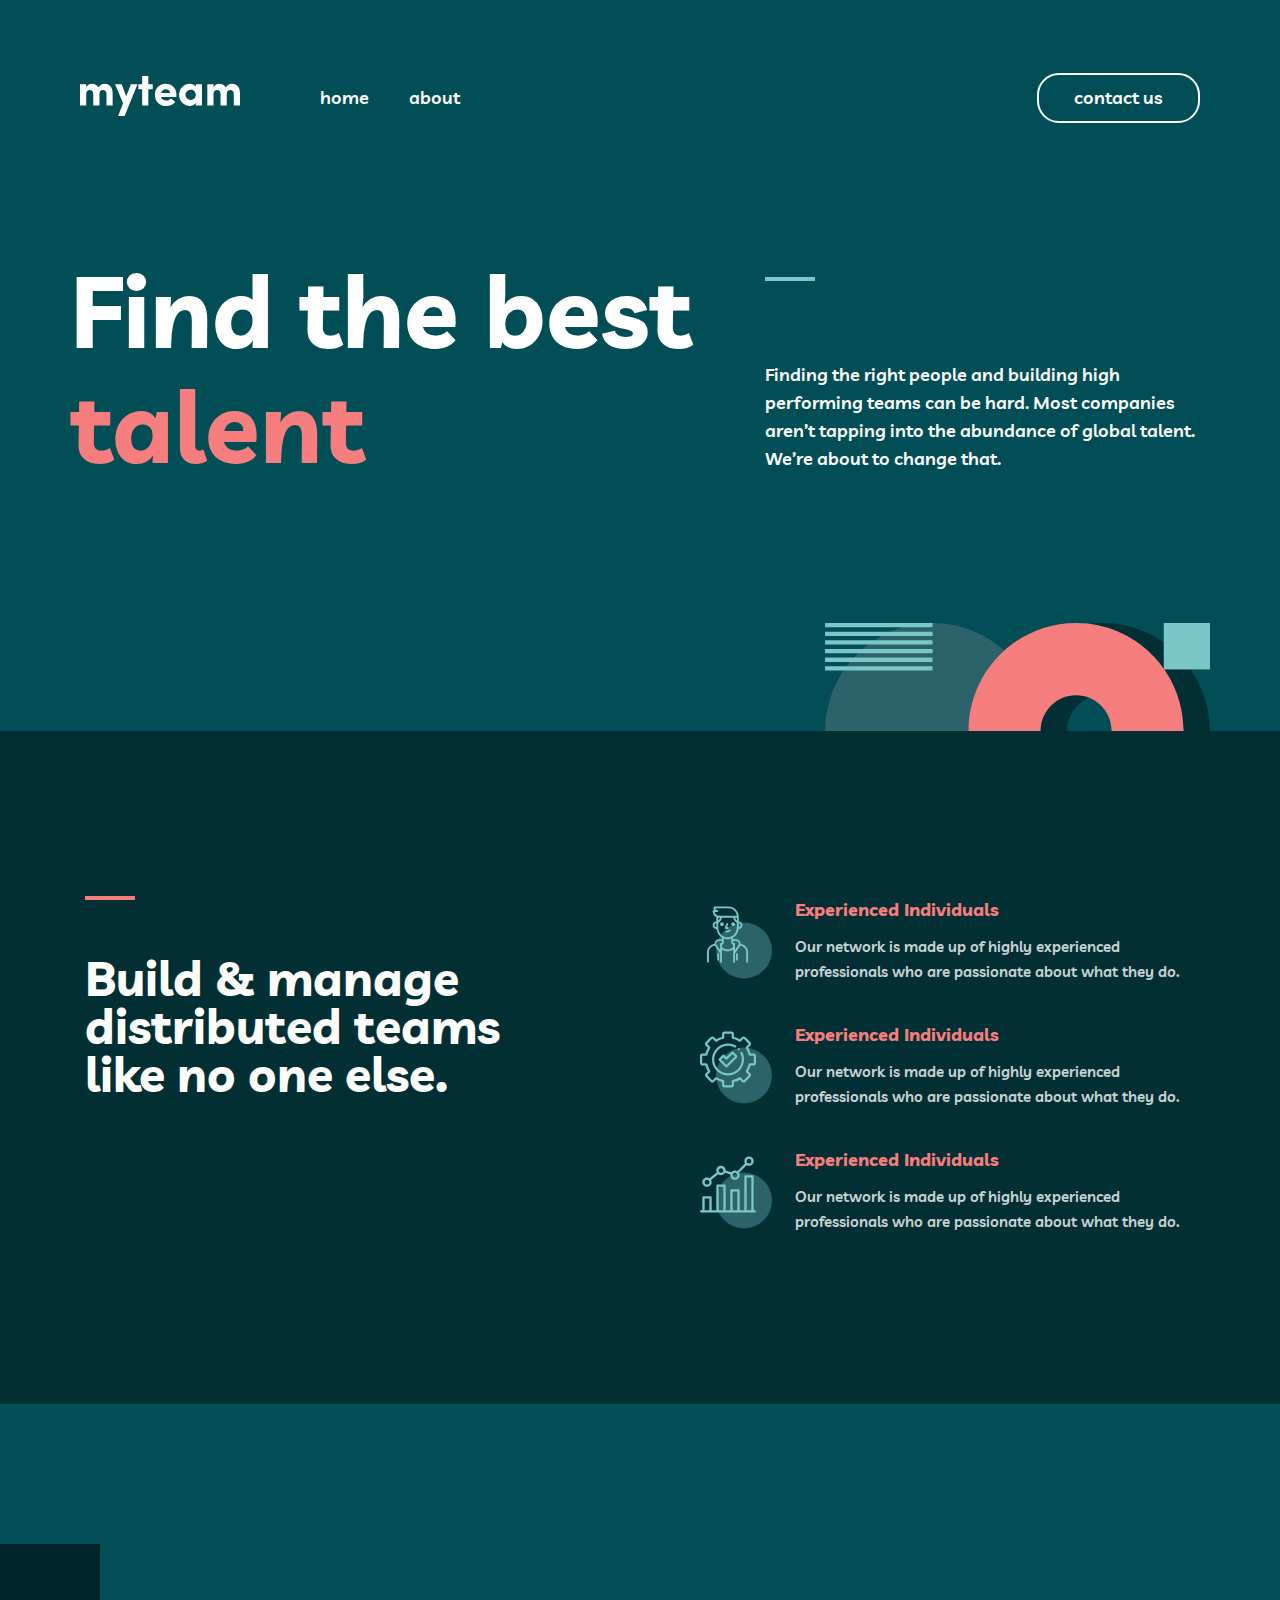
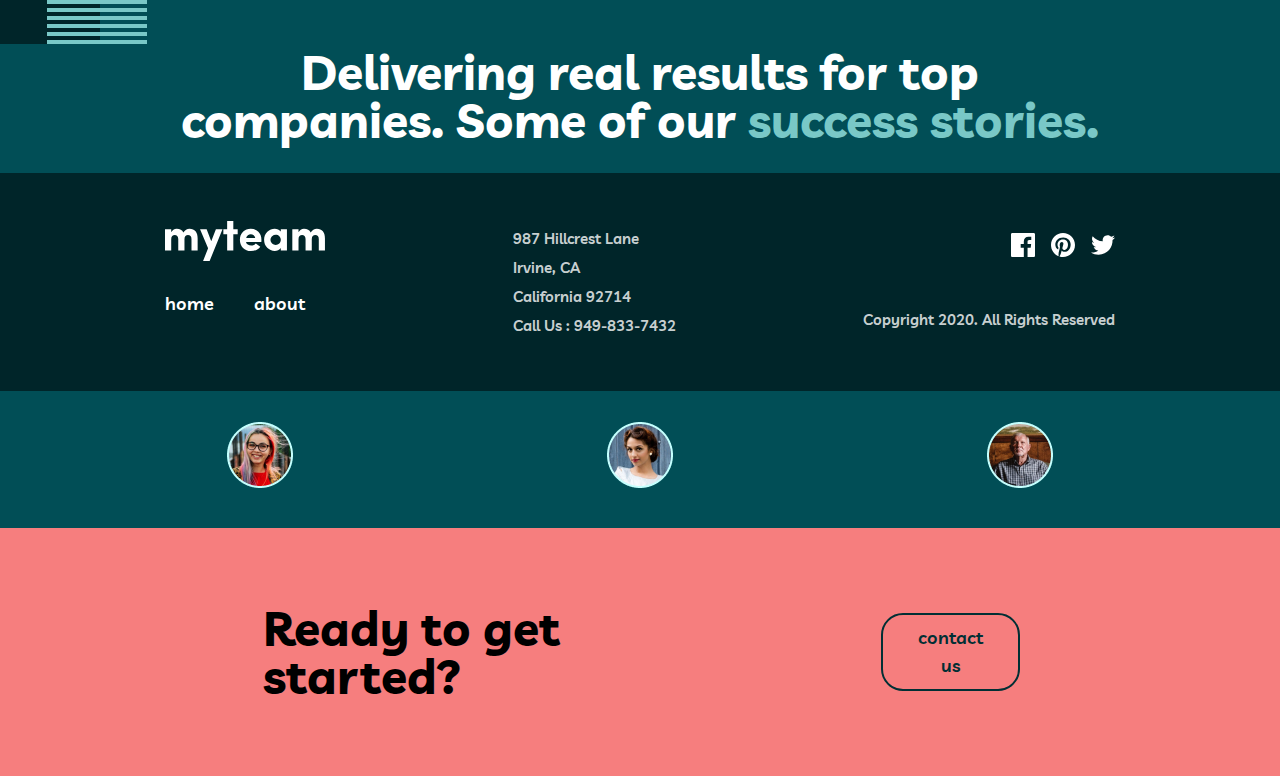
==== commit 4d936116: "15" ====
--- a/index.html
+++ b/index.html
@@ -175,7 +175,7 @@
             <div class="footer-link-icon">
               <img src="./images/icon-facebook.svg" alt="">
               <img src="./images/icon-pinterest.svg" alt="">
-              <img src="./images/icon-twitter.svg" alt="">
+              <img src="./images/icon-twitter.svg" alt= "">
             </div>
             <div class="footer-link_text">
             <p class="footer-p-text">
--- a/css/main.css
+++ b/css/main.css
@@ -469,6 +469,7 @@
 }
 
 footer {
+  margin-top: 620px;
   background-color: #002529;
 }
 
@@ -510,6 +511,8 @@
 .footer-div-link {
   display: flex;
   flex-direction: column;
+  align-items: end;
+  gap: 50px;
 }
 
 .footer-p-text {
@@ -518,6 +521,11 @@
   font-weight: 600;
   line-height: 25px;
   color: rgba(255, 255, 255, 0.8);
+}
+
+.footer-link-icon {
+  display: flex;
+  gap: 16px;
 }
 
 .main-1-container {
@@ -796,4 +804,392 @@
 
 .hero-3-img {
   bottom: 0;
+}
+
+.header-container {
+  display: flex;
+  align-items: center;
+  padding-top: 73px;
+  margin-bottom: 130px;
+}
+
+.header-wrapper {
+  display: flex;
+  align-items: center;
+  justify-content: center;
+  margin: 0 auto;
+}
+
+.logo {
+  margin-right: 80px;
+}
+
+.nav-list {
+  display: flex;
+  gap: 40px;
+}
+
+.nav-link {
+  font-family: "Livvic";
+  font-size: 18px;
+  font-weight: 600;
+  line-height: 28px;
+  color: #fff;
+}
+
+.header-btn {
+  font-family: "Livvic";
+  font-size: 18px;
+  font-weight: 600;
+  line-height: 28px;
+  color: #fff;
+  border: 2px solid #fff;
+  padding-top: 9px;
+  padding-bottom: 9px;
+  padding-inline: 35px;
+  background-color: transparent;
+  border-radius: 22px;
+}
+
+.margin {
+  margin-right: 577px;
+}
+
+.header-about-container {
+  display: flex;
+  align-items: center;
+  padding-top: 73px;
+  margin-bottom: 120px;
+}
+
+.header-about-wrapper {
+  display: flex;
+  align-items: center;
+  justify-content: center;
+  margin: 0 auto;
+}
+
+.logo-about {
+  margin-right: 80px;
+}
+
+.nav-list-about {
+  display: flex;
+  gap: 40px;
+}
+
+.nav-link-about {
+  font-family: "Livvic";
+  font-size: 18px;
+  font-weight: 600;
+  line-height: 28px;
+  color: #fff;
+}
+
+.header-btn-about {
+  font-family: "Livvic";
+  font-size: 18px;
+  font-weight: 600;
+  line-height: 28px;
+  color: #fff;
+  border: 2px solid #fff;
+  padding-top: 9px;
+  padding-bottom: 9px;
+  padding-inline: 35px;
+  background-color: transparent;
+  border-radius: 22px;
+}
+
+.margin {
+  margin-right: 577px;
+}
+
+.a-main-container {
+  width: 100%;
+  max-width: 1110px;
+}
+
+.a-main-container {
+  display: flex;
+  gap: 200px;
+  margin-bottom: 120px;
+}
+
+.about-hero-1 {
+  padding-bottom: 140px;
+}
+
+.a-hero-title {
+  font-family: "Livvic";
+  font-size: 64px;
+  font-weight: 700;
+  line-height: 105px;
+  color: #fff;
+}
+
+.a-main-div2 {
+  display: flex;
+  flex-direction: column;
+  gap: 40px;
+}
+
+.a-main-hr {
+  width: 50px;
+  height: 4px;
+  background-color: #f67e7e;
+  border: 0;
+}
+
+.a-main-p {
+  width: 100%;
+  max-width: 730px;
+  font-family: "Livvic";
+  font-size: 18px;
+  font-weight: 600;
+  line-height: 28px;
+  color: #fff;
+}
+
+.about-img1 {
+  position: absolute;
+  right: 1px;
+  top: 455px;
+}
+
+.a-hero-2-container {
+  width: 100%;
+  max-width: 1500px;
+  padding: 140px 165px;
+}
+
+.about-hero-2 {
+  background-color: #004047;
+}
+
+.a-hero-2-wrapper {
+  display: flex;
+  justify-content: center;
+  flex-direction: column;
+  gap: 76px;
+}
+
+.a-hero-2-title {
+  text-align: center;
+  margin-bottom: 64px;
+  font-family: Livvic;
+  font-size: 48px;
+  font-weight: 700;
+  line-height: 48px;
+  color: #fff;
+}
+
+.box-1-qator {
+  display: flex;
+  gap: 30px;
+}
+
+.box-2-qator {
+  display: flex;
+  gap: 30px;
+}
+
+.hero-2-box {
+  display: flex;
+  flex-direction: column;
+  gap: 16px;
+  align-items: center;
+  width: 350px;
+  background-color: #012f34;
+}
+
+.box-1-deck {
+  display: flex;
+  flex-direction: column;
+}
+
+.box-1-h2 {
+  text-align: center;
+  font-family: "Livvic";
+  font-size: 18px;
+  font-weight: 700;
+  line-height: 28px;
+  text-align: center;
+  color: #79c8c7;
+}
+
+.box-1-p {
+  text-align: center;
+  font-family: "Livvic";
+  font-size: 15px;
+  font-style: italic;
+  font-weight: 500;
+  line-height: 25px;
+  text-align: center;
+  color: #fff;
+}
+
+.hero-2-box-wrapperr {
+  display: flex;
+  flex-direction: column;
+  align-items: center;
+  padding: 32px 24px;
+}
+
+.hero-2-box2-wrapperr {
+  display: flex;
+  flex-direction: column;
+  padding: 32px 24px;
+}
+
+.hero-2-box3-wrapperr {
+  display: flex;
+  flex-direction: column;
+  padding: 32px 24px;
+}
+
+.svg-2-box-wrapperr {
+  display: flex;
+  flex-direction: column;
+  align-items: center;
+  gap: 25px;
+  padding-top: 60px;
+  padding-inline: 24px;
+  margin-bottom: 58px;
+}
+
+.group-2-img {
+  margin-bottom: -100px;
+}
+
+.svg-img {
+  display: flex;
+  gap: 16px;
+}
+
+.group-plus {
+  margin-bottom: -28px;
+}
+
+.hero-3 {
+  background-color: #f67e7e;
+}
+
+.hero-3-btn {
+  font-family: "Livvic";
+  font-size: 18px;
+  font-weight: 600;
+  line-height: 28px;
+  color: #012f34;
+  border: 2px solid #012f34;
+  padding-top: 9px;
+  padding-bottom: 9px;
+  padding-inline: 35px;
+  background-color: transparent;
+  border-radius: 22px;
+}
+
+.hero-3-wrapper {
+  display: flex;
+  align-items: center;
+  justify-content: center;
+  gap: 200px;
+  padding-top: 76px;
+  padding-bottom: 76px;
+  padding-left: 263px;
+  padding-right: 260px;
+}
+
+.hero-3-h2 {
+  font-family: "Livvic";
+  font-size: 48px;
+  font-weight: 700;
+  line-height: 48px;
+}
+
+.hero-3-img {
+  bottom: 0;
+}
+
+.about-hero-4-wrapper {
+  margin: 0 auto;
+  display: flex;
+  flex-direction: column;
+  align-items: center;
+  justify-content: center;
+  padding-top: 140px;
+  gap: 64px;
+  margin-bottom: 140px;
+}
+
+.about-hero-4-svg {
+  display: flex;
+  gap: 80px;
+}
+
+.about-4-wrapper-h2 {
+  font-family: "Livvic";
+  font-size: 48px;
+  font-weight: 700;
+  line-height: 48px;
+  text-align: center;
+  color: #fff;
+}
+
+.footer-about {
+  margin-top: 1490px;
+  background-color: #002529;
+}
+
+.footer-container-about {
+  width: 100%;
+  max-width: 1310px;
+  display: flex;
+  align-items: center;
+  justify-content: space-between;
+  margin: 0 auto;
+  padding: 48px 165px;
+}
+
+.footer-logo {
+  margin-bottom: 25px;
+}
+
+.footer-royhat {
+  display: flex;
+  flex-direction: column;
+  gap: 4px;
+  font-family: "Livvic";
+  font-size: 15px;
+  font-weight: 600;
+  line-height: 25px;
+  color: rgba(255, 255, 255, 0.8);
+}
+
+.footer-nav-list {
+  display: flex;
+  gap: 40px;
+  font-family: "Livvic";
+  font-size: 18px;
+  font-weight: 600;
+  line-height: 28px;
+  color: #fff;
+}
+
+.footer-div-link {
+  display: flex;
+  flex-direction: column;
+  align-items: end;
+}
+
+.footer-p-text {
+  font-family: "Livvic";
+  font-size: 15px;
+  font-weight: 600;
+  line-height: 25px;
+  color: rgba(255, 255, 255, 0.8);
+}
+
+.footer-link-icon {
+  display: flex;
+  gap: 16px;
 }/*# sourceMappingURL=main.css.map */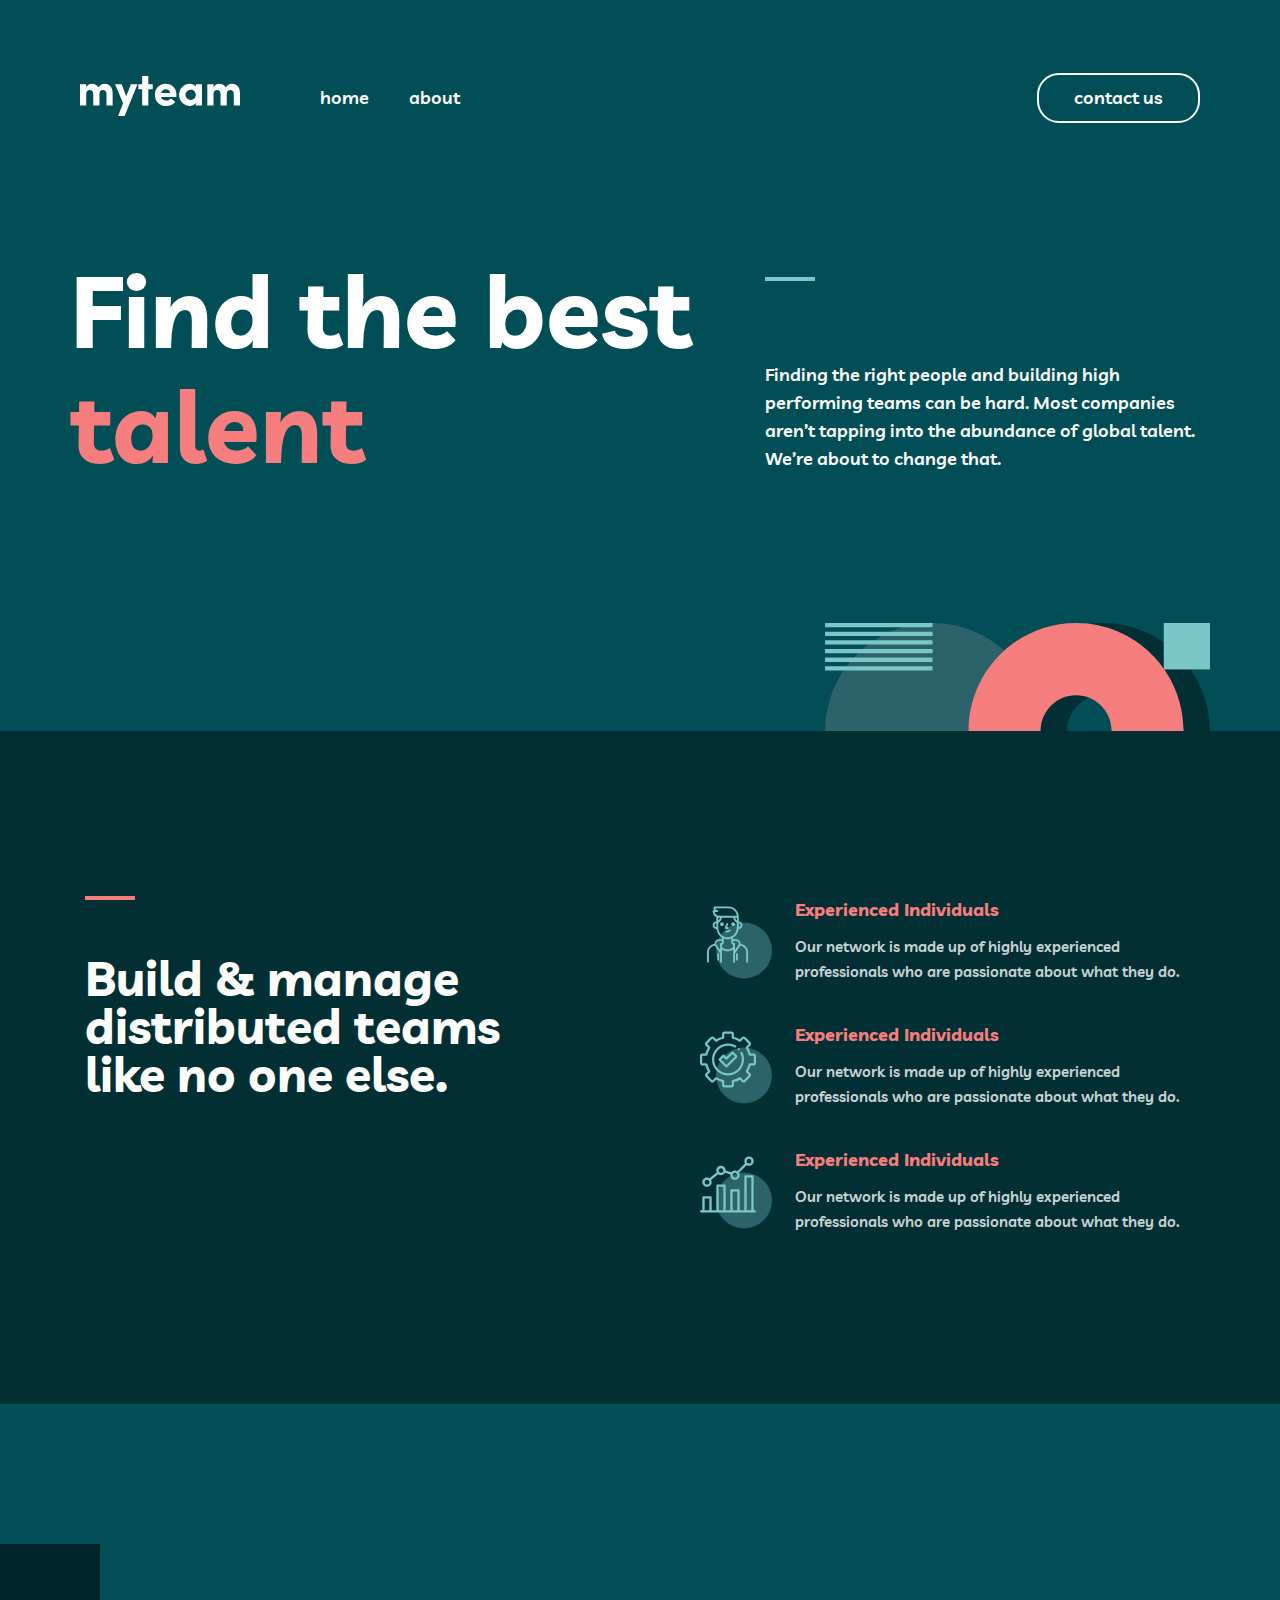
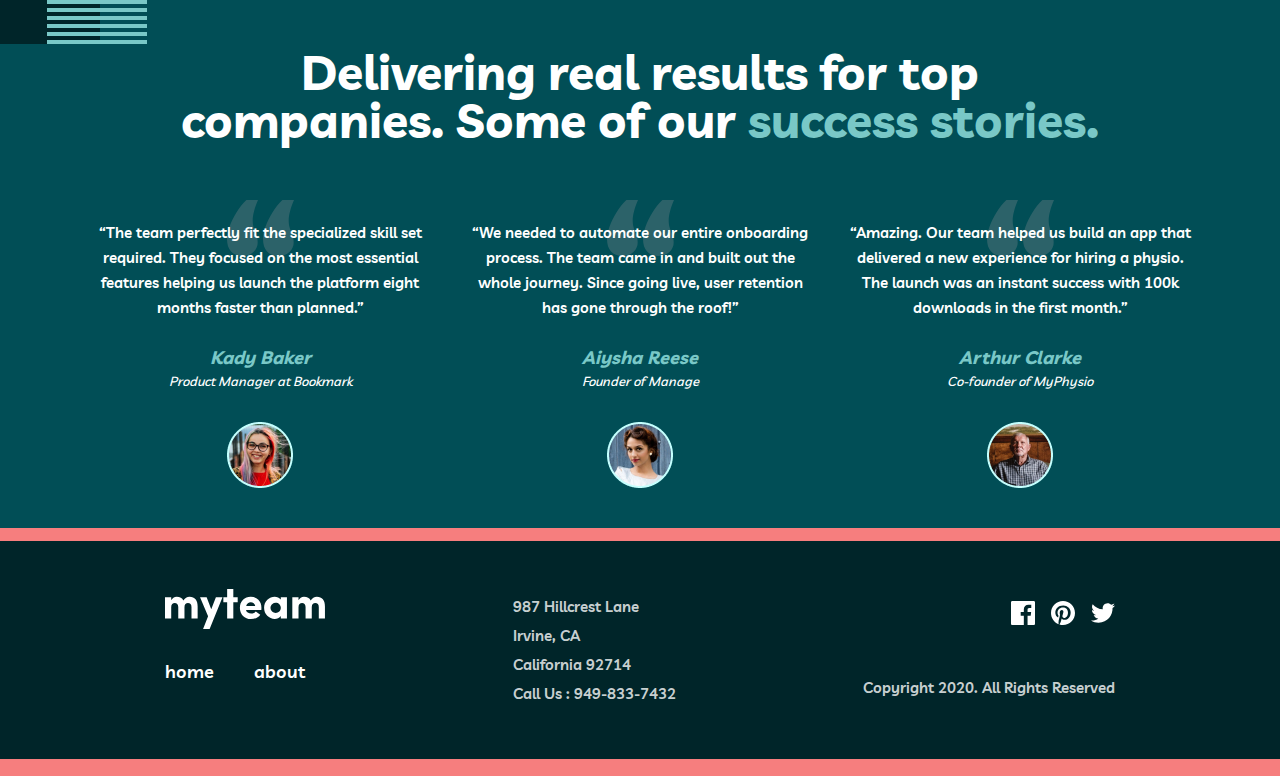
==== commit 00f89e0f: "1" ====
--- a/index.html
+++ b/index.html
@@ -147,7 +147,7 @@
         </div>
       </section>
     </main>
-    <footer class="footer">
+    <footer class="footer-home">
       <div class="container">
         <div class="footer-container">
            <div class="footer-logo">
--- a/css/main.css
+++ b/css/main.css
@@ -450,6 +450,14 @@
   color: #fff;
 }
 
+.nav-link:hover {
+  color: #f67e7e;
+}
+
+.nav-link:active {
+  color: blue;
+}
+
 .header-btn {
   font-family: "Livvic";
   font-size: 18px;
@@ -464,12 +472,17 @@
   border-radius: 22px;
 }
 
+.header-btn:hover {
+  background-color: #fff;
+  color: #014e56;
+}
+
 .margin {
   margin-right: 577px;
 }
 
-footer {
-  margin-top: 620px;
+.footer-home {
+  margin-top: 988px;
   background-color: #002529;
 }
 
@@ -498,6 +511,22 @@
   color: rgba(255, 255, 255, 0.8);
 }
 
+.footer-nav-link:hover {
+  color: #f67e7e;
+}
+
+.footer-text:hover {
+  color: #954888;
+}
+
+.footer-text:active {
+  color: green;
+}
+
+.footer-nav-link:active {
+  color: chocolate;
+}
+
 .footer-nav-list {
   display: flex;
   gap: 40px;
@@ -523,9 +552,17 @@
   color: rgba(255, 255, 255, 0.8);
 }
 
+.footer-p-text:hover {
+  color: #f67e7e;
+}
+
 .footer-link-icon {
   display: flex;
   gap: 16px;
+}
+
+.footer-p-text:active {
+  color: cadetblue;
 }
 
 .main-1-container {
@@ -535,6 +572,11 @@
   justify-content: center;
   margin: 0 auto;
   gap: 60px;
+}
+@media (max-width: 900px) {
+  .main-1-container .main-1-container {
+    display: none;
+  }
 }
 
 .main-1-img {
@@ -785,6 +827,8 @@
 }
 
 .hero-3-wrapper {
+  width: 100%;
+  max-width: 1600px;
   display: flex;
   align-items: center;
   justify-content: center;
@@ -886,6 +930,14 @@
   color: #fff;
 }
 
+.nav-link-about:hover {
+  color: #f67e7e;
+}
+
+.nav-link-about:active {
+  color: darkgoldenrod;
+}
+
 .header-btn-about {
   font-family: "Livvic";
   font-size: 18px;
@@ -898,6 +950,11 @@
   padding-inline: 35px;
   background-color: transparent;
   border-radius: 22px;
+}
+
+.header-btn-about:hover {
+  background-color: #fff;
+  color: #014e56;
 }
 
 .margin {
@@ -1088,6 +1145,11 @@
   border-radius: 22px;
 }
 
+.hero-3-btn:hover {
+  color: #f67e7e;
+  background-color: #fff;
+}
+
 .hero-3-wrapper {
   display: flex;
   align-items: center;
@@ -1192,4 +1254,276 @@
 .footer-link-icon {
   display: flex;
   gap: 16px;
+}
+
+.header-contact-container {
+  display: flex;
+  align-items: center;
+  padding-top: 73px;
+  margin-bottom: 120px;
+}
+
+.header-contact-wrapper {
+  display: flex;
+  align-items: center;
+  justify-content: center;
+  margin: 0 auto;
+}
+
+.logo-contact {
+  margin-right: 80px;
+}
+
+.nav-list-contact {
+  display: flex;
+  gap: 40px;
+}
+
+.nav-link-contact {
+  font-family: "Livvic";
+  font-size: 18px;
+  font-weight: 600;
+  line-height: 28px;
+  color: #fff;
+}
+
+.header-btn-contact {
+  font-family: "Livvic";
+  font-size: 18px;
+  font-weight: 600;
+  line-height: 28px;
+  color: #fff;
+  border: 2px solid #fff;
+  padding-top: 9px;
+  padding-bottom: 9px;
+  padding-inline: 35px;
+  background-color: transparent;
+  border-radius: 22px;
+}
+
+.header-btn-contact:hover {
+  color: #004047;
+  background-color: #fff;
+}
+
+.margin {
+  margin-right: 577px;
+}
+
+.nav-link-contact:hover {
+  color: #f67e7e;
+}
+
+.nav-link-contact:active {
+  color: blue;
+}
+
+.contact-main-container {
+  display: flex;
+  flex-direction: column;
+  align-items: center;
+  justify-content: center;
+  margin: 0 auto;
+  gap: 30px;
+}
+
+.contact-h2 {
+  font-family: "Livvic";
+  font-size: 64px;
+  font-weight: 700;
+  line-height: 100px;
+  color: #fff;
+}
+
+.contact-p {
+  font-family: "Livvic";
+  font-size: 32px;
+  font-weight: 700;
+  line-height: 48px;
+  color: #f67e7e;
+  margin-bottom: 32px;
+}
+
+.contact-wrapper-1 {
+  display: flex;
+}
+
+.wraaper-1 {
+  display: flex;
+  flex-direction: column;
+  margin-right: 120px;
+}
+
+.img-1-teks {
+  display: flex;
+  align-items: center;
+  gap: 24px;
+}
+
+.teks {
+  font-family: "Livvic";
+  font-size: 18px;
+  font-weight: 700;
+  line-height: 28px;
+  color: #fff;
+}
+
+.img-2-teks {
+  display: flex;
+  align-items: center;
+  gap: 24px;
+}
+
+.img-3-teks {
+  display: flex;
+  align-items: center;
+  gap: 24px;
+}
+
+.form {
+  display: flex;
+  flex-direction: column;
+  justify-content: space-between;
+  gap: 24px;
+}
+
+.input {
+  border: 0;
+  background-color: inherit;
+  font-family: "Livvic";
+  font-size: 15px;
+  font-weight: 600;
+  line-height: 25px;
+  color: rgba(255, 255, 255, 0.8);
+  outline: 0;
+}
+
+.text-area {
+  height: 84px;
+  outline: 0;
+  border: 0;
+  background-color: inherit;
+}
+
+.input-hr {
+  width: 540px;
+  height: 1px;
+  background-color: #fff;
+  border: 0;
+}
+
+.submit-btn {
+  font-family: "Livvic";
+  font-size: 18px;
+  font-weight: 600;
+  line-height: 28px;
+  padding-top: 9px;
+  padding-bottom: 11px;
+  padding-left: 32px;
+  padding-right: 32px;
+  display: flex;
+  align-self: start;
+  border-radius: 24px;
+  border: 0;
+  color: #004047;
+}
+
+.submit-btn:hover {
+  background-color: #004047;
+  color: #fff;
+  border: 1px solid #fff;
+}
+
+.submit-btn:active {
+  color: blueviolet;
+}
+
+.contact-footer {
+  background-color: #002529;
+}
+
+.footer-container-contact {
+  width: 100%;
+  max-width: 1310px;
+  display: flex;
+  align-items: center;
+  justify-content: space-between;
+  margin: 0 auto;
+  padding: 48px 165px;
+}
+
+.footer-logo-contact {
+  margin-bottom: 25px;
+}
+
+.footer-royhat-contact {
+  display: flex;
+  flex-direction: column;
+  gap: 4px;
+  font-family: "Livvic";
+  font-size: 15px;
+  font-weight: 600;
+  line-height: 25px;
+  color: rgba(255, 255, 255, 0.8);
+}
+
+.footer-nav-list-contact {
+  display: flex;
+  gap: 40px;
+  font-family: "Livvic";
+  font-size: 18px;
+  font-weight: 600;
+  line-height: 28px;
+  color: #fff;
+}
+
+.footer-nav-link-contact:hover {
+  color: chocolate;
+  font-weight: 900;
+}
+
+.footer-nav-link-contact::after {
+  content: "";
+  rotate: 90deg;
+}
+
+.footer-div-link-contact {
+  display: flex;
+  flex-direction: column;
+  align-items: end;
+  gap: 50px;
+}
+
+.footer-p-text-contact {
+  font-family: "Livvic";
+  font-size: 15px;
+  font-weight: 600;
+  line-height: 25px;
+  color: rgba(255, 255, 255, 0.8);
+}
+
+.footer-link-icon-contact {
+  display: flex;
+  gap: 16px;
+}
+
+.input:hover {
+  background-color: #f67e7e;
+}
+
+.footer-p-text-contact:hover {
+  color: aqua;
+}
+
+.footer-text-contact:hover {
+  cursor: pointer;
+  color: red;
+}
+
+.footer-text-contact:active {
+  color: chocolate;
+}
+
+.footer-p-text-contact:active {
+  color: darkorange;
 }/*# sourceMappingURL=main.css.map */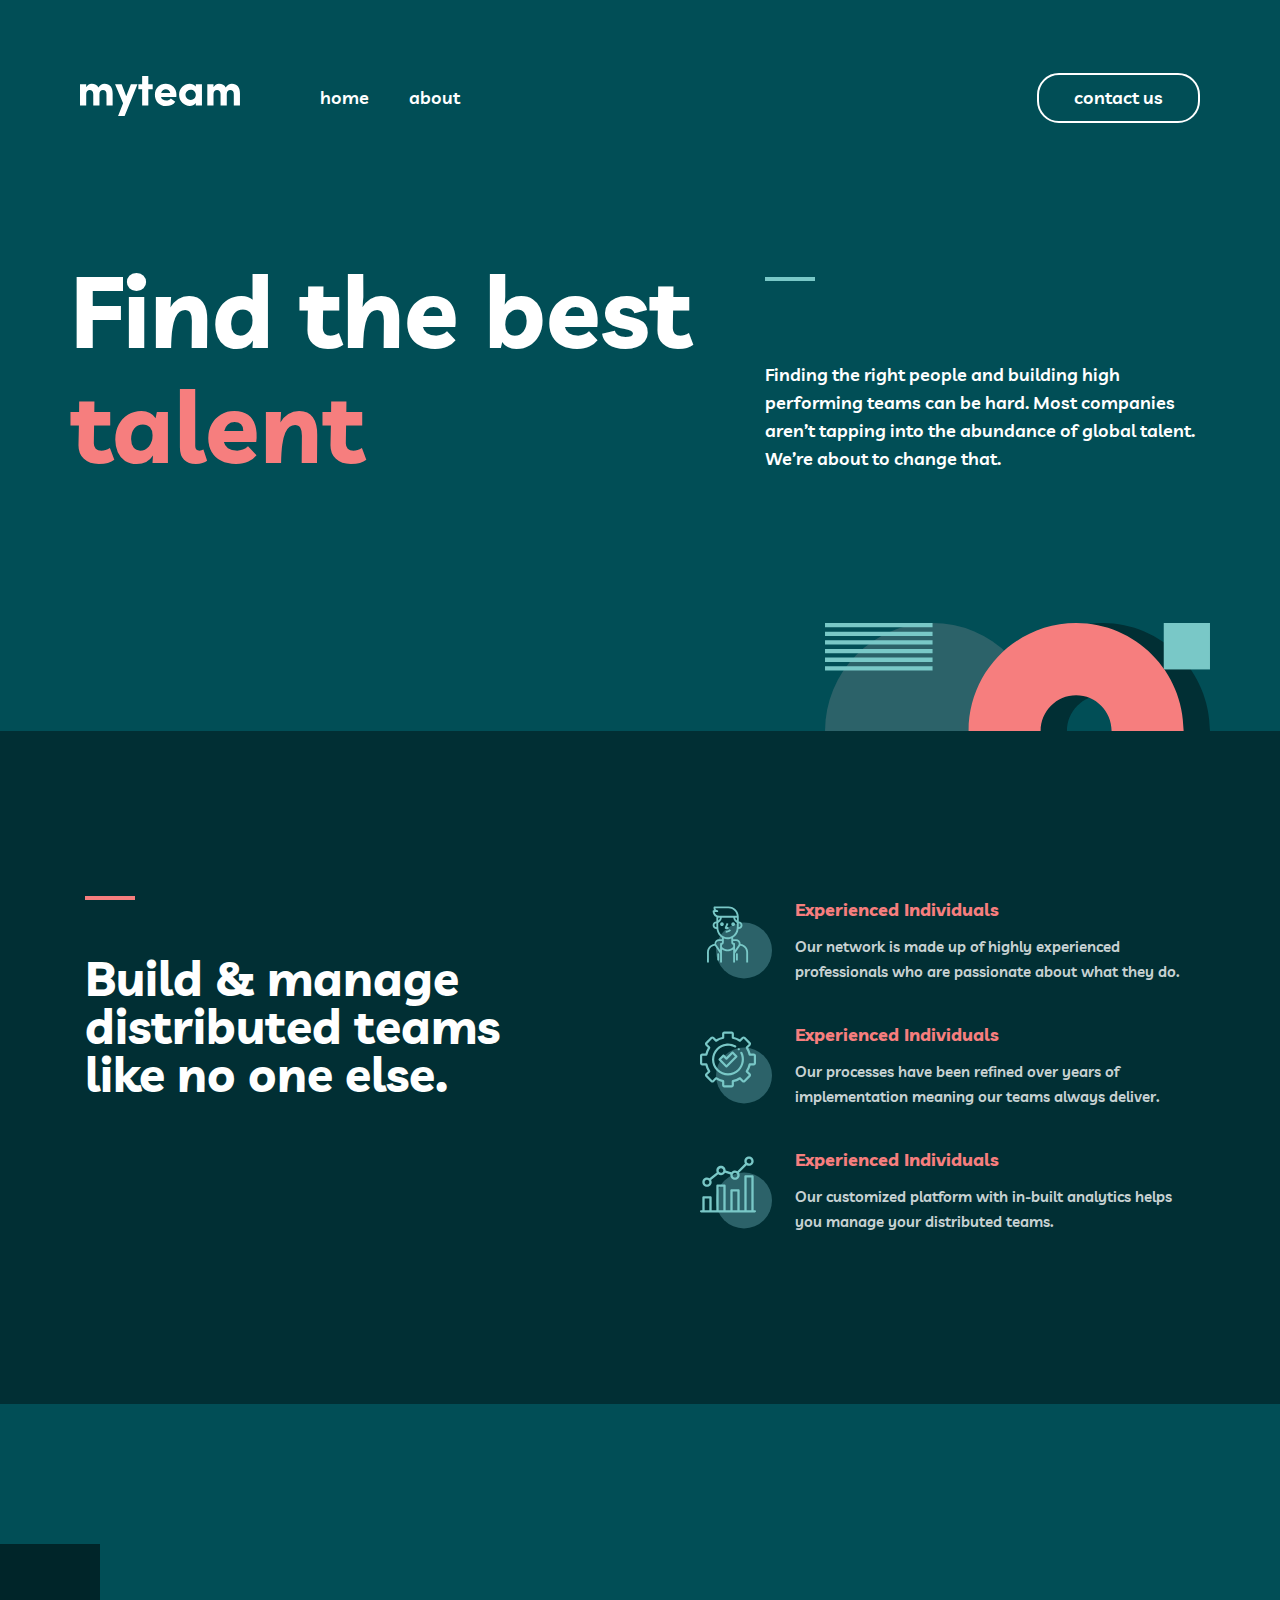
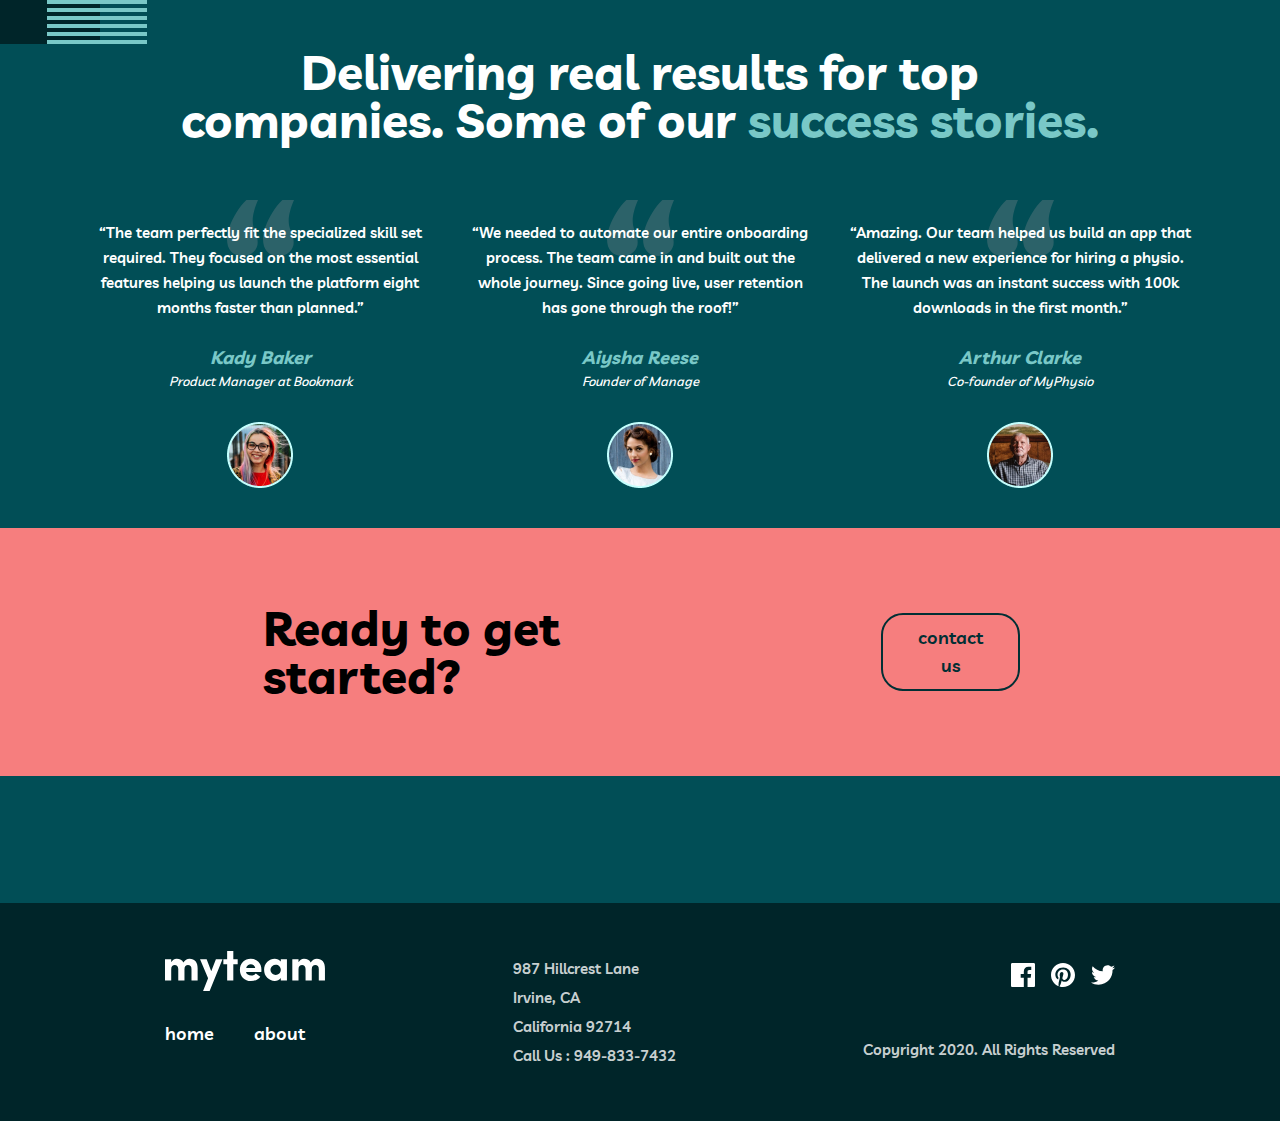
==== commit 998aab09: "1" ====
--- a/index.html
+++ b/index.html
@@ -72,8 +72,7 @@
            <div class="hero-1-text-wrapper">
              <p class="hero-1-text-1">Experienced Individuals<p>
                 <p class="hero-1-text-2">
-                  Our network is made up of highly experienced professionals who
-                  are passionate about what they do.
+                  Our processes have been refined over years of implementation meaning our teams always deliver.
                  <p>
            </div>
           </div>
@@ -84,8 +83,7 @@
             <div class="hero-1-text-wrapper">
                 <p class="hero-1-text-1">Experienced Individuals<p>
                 <p class="hero-1-text-2">
-                  Our network is made up of highly experienced professionals who
-                  are passionate about what they do.
+                  Our customized platform with in-built analytics helps you manage your distributed teams.
                  <p>
             </div>
         </div>
--- a/css/main.css
+++ b/css/main.css
@@ -422,8 +422,17 @@
 .header-container {
   display: flex;
   align-items: center;
-  padding-top: 73px;
-  margin-bottom: 130px;
+}
+@media screen and (max-width: 1050px) {
+  .header-container.container {
+    width: 100%;
+    max-width: 689px;
+    margin: 0 auto;
+  }
+  .header-container .margin {
+    margin: 0 auto;
+    margin-right: 120px;
+  }
 }
 
 .header-wrapper {
@@ -482,7 +491,7 @@
 }
 
 .footer-home {
-  margin-top: 988px;
+  margin-top: 1350px;
   background-color: #002529;
 }
 
@@ -558,7 +567,7 @@
 
 .footer-link-icon {
   display: flex;
-  gap: 16px;
+  gap: 20px;
 }
 
 .footer-p-text:active {
@@ -573,9 +582,37 @@
   margin: 0 auto;
   gap: 60px;
 }
-@media (max-width: 900px) {
-  .main-1-container .main-1-container {
+@media screen and (max-width: 1050px) {
+  .main-1-container {
+    width: 100%;
+    max-width: 683px;
+    margin: 0 auto;
+    display: flex;
+    flex-direction: column;
+    justify-content: center;
+    align-items: center;
+    margin-top: 112px;
+  }
+  .main-1-container .main-text {
+    display: flex;
+    flex-direction: column;
+    justify-content: center;
+    text-align: center;
+  }
+  .main-1-container .mian-1-text_hr {
     display: none;
+  }
+  .main-1-container .group7 {
+    margin: 0;
+  }
+  .main-1-container .main-1-text-p {
+    text-align: center;
+    margin-bottom: 250px;
+  }
+  .main-1-container .main-1-title {
+    width: 100%;
+    max-width: 600px;
+    text-align: center;
   }
 }
 
@@ -638,6 +675,33 @@
   padding: 165px 0;
   margin-bottom: 140px;
 }
+@media screen and (max-width: 1050px) {
+  .hero-1-wrapper-1 {
+    width: 100%;
+    max-width: 440px;
+    display: flex;
+    flex-direction: column;
+    justify-content: center;
+    margin: 0 auto;
+    gap: 64px;
+    padding-top: 100px;
+  }
+  .hero-1-wrapper-1 .hero-1-wrapper-2 {
+    width: 100%;
+    max-width: 587px;
+    display: flex;
+    flex-direction: column;
+    margin: 0 auto;
+  }
+  .hero-1-wrapper-1 .hero-1-text-1 {
+    font-size: 18px;
+  }
+  .hero-1-wrapper-1 .hero-1-text-2 {
+    width: 100%;
+    max-width: 468px;
+    font-size: 15px;
+  }
+}
 
 .hero-1-wrapper-2 {
   display: flex;
@@ -1325,6 +1389,7 @@
   justify-content: center;
   margin: 0 auto;
   gap: 30px;
+  margin-bottom: 120px;
 }
 
 .contact-h2 {
